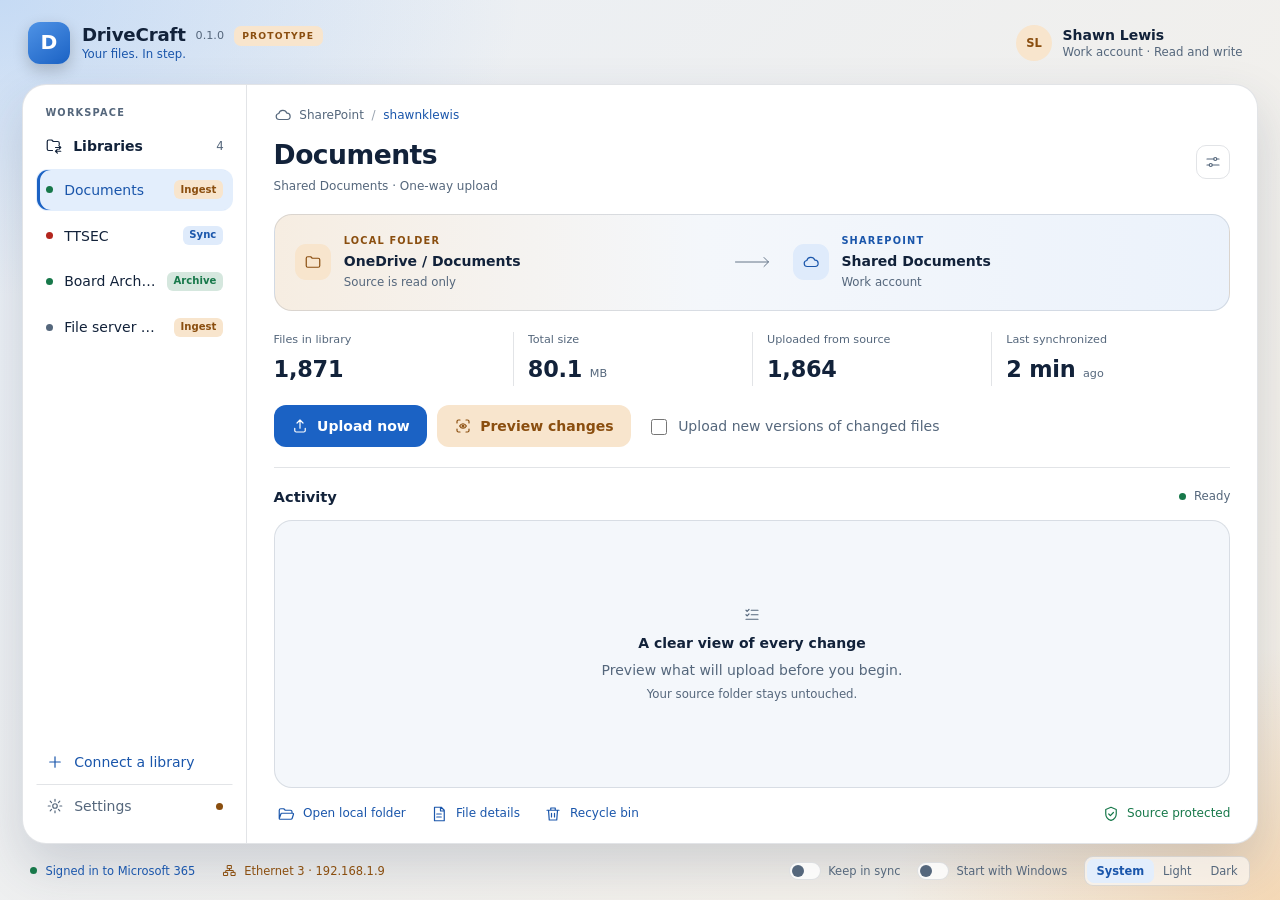
==== app/ui/index.html @ 8cbf7d0c "Make the library switch animation vertical and half a second long The panel comes from below when th" ====
<!doctype html>
<html lang="en">
<head>
  <meta charset="utf-8">
  <meta name="viewport" content="width=device-width, initial-scale=1">
  <title>DriveCraft</title>
  <script src="theme.js"></script>
  <link rel="stylesheet" href="styles.css">
</head>
<body>
  <!-- Icons, defined once and reused with <use>. -->
  <svg width="0" height="0" style="position:absolute" aria-hidden="true">
    <defs>
      <symbol id="i-libraries" viewBox="0 0 24 24"><path d="M3 6a2 2 0 0 1 2-2h4l2 2h6a2 2 0 0 1 2 2v2M3 6v10a2 2 0 0 0 2 2h5M14 14h7m-2.5-2.5L21 14l-2.5 2.5M21 19h-7m2.5-2.5L14 19l2.5 2.5"/></symbol>
      <symbol id="i-cloud" viewBox="0 0 24 24"><path d="M7 18a4 4 0 0 1-.6-7.96A5.5 5.5 0 0 1 17 9.5a4.25 4.25 0 0 1 .5 8.5H7Z"/></symbol>
      <symbol id="i-folder" viewBox="0 0 24 24"><path d="M3 7a2 2 0 0 1 2-2h4l2 2h8a2 2 0 0 1 2 2v8a2 2 0 0 1-2 2H5a2 2 0 0 1-2-2V7Z"/></symbol>
      <symbol id="i-folder-open" viewBox="0 0 24 24"><path d="M3 18V7a2 2 0 0 1 2-2h4l2 2h7a2 2 0 0 1 2 2v1M3 18l2.3-6.4A1 1 0 0 1 6.2 11H21a1 1 0 0 1 .95 1.3L20.3 17.6a2 2 0 0 1-1.9 1.4H4a1 1 0 0 1-1-1Z"/></symbol>
      <symbol id="i-right" viewBox="0 0 48 24"><path d="M2 12h44M40 6l6 6-6 6"/></symbol>
      <symbol id="i-left" viewBox="0 0 48 24"><path d="M46 12H2M8 6l-6 6 6 6"/></symbol>
      <symbol id="i-both" viewBox="0 0 48 24"><path d="M2 12h44M40 6l6 6-6 6M8 6l-6 6 6 6"/></symbol>
      <symbol id="i-upload" viewBox="0 0 24 24"><path d="M12 15V4m0 0L8 8m4-4 4 4M5 15v3a2 2 0 0 0 2 2h10a2 2 0 0 0 2-2v-3"/></symbol>
      <symbol id="i-download" viewBox="0 0 24 24"><path d="M12 4v11m0 0-4-4m4 4 4-4M5 15v3a2 2 0 0 0 2 2h10a2 2 0 0 0 2-2v-3"/></symbol>
      <symbol id="i-sync" viewBox="0 0 24 24"><path d="M4 12a8 8 0 0 1 13.7-5.6L20 8.5M20 4v4.5h-4.5M20 12a8 8 0 0 1-13.7 5.6L4 15.5M4 20v-4.5h4.5"/></symbol>
      <symbol id="i-preview" viewBox="0 0 24 24"><path d="M4 8V6a2 2 0 0 1 2-2h2M16 4h2a2 2 0 0 1 2 2v2M20 16v2a2 2 0 0 1-2 2h-2M8 20H6a2 2 0 0 1-2-2v-2M7.5 12s1.6-3 4.5-3 4.5 3 4.5 3-1.6 3-4.5 3-4.5-3-4.5-3Z"/><circle cx="12" cy="12" r="1.2"/></symbol>
      <symbol id="i-sliders" viewBox="0 0 24 24"><path d="M4 8h9M17 8h3M4 16h3M11 16h9"/><circle cx="15" cy="8" r="2"/><circle cx="9" cy="16" r="2"/></symbol>
      <symbol id="i-computer" viewBox="0 0 24 24"><path d="M4 5h16v11H4zM9 20h6M12 16v4"/></symbol>
      <symbol id="i-warning" viewBox="0 0 24 24"><path d="M12 4 2.8 19.5h18.4L12 4Zm0 6v4.5m0 2.6v.2"/></symbol>
      <symbol id="i-shield" viewBox="0 0 24 24"><path d="M12 3 5 6v5.5c0 4.2 2.9 7.6 7 9 4.1-1.4 7-4.8 7-9V6l-7-3Zm-3 9 2.2 2.2L15.2 10"/></symbol>
      <symbol id="i-plus" viewBox="0 0 24 24"><path d="M12 5v14M5 12h14"/></symbol>
      <symbol id="i-checklist" viewBox="0 0 24 24"><path d="m4 7 1.5 1.5L8 6M4 13l1.5 1.5L8 12M11 7h9M11 13h9M4 19h16"/></symbol>
      <symbol id="i-network" viewBox="0 0 24 24"><path d="M9 4h6v5H9zM3 15h6v5H3zM15 15h6v5h-6zM12 9v3M6 15v-3h12v3"/></symbol>
      <symbol id="i-lock" viewBox="0 0 24 24"><path d="M6 11h12v9H6zM8.5 11V8a3.5 3.5 0 0 1 7 0v3M12 14.5v2"/></symbol>
      <symbol id="i-bin" viewBox="0 0 24 24"><path d="M4 7h16M9 7V4h6v3M6 7l1 13h10l1-13M10 11v5M14 11v5"/></symbol>
      <symbol id="i-details" viewBox="0 0 24 24"><path d="M6 3h9l4 4v14H6zM14 3v5h5M9 12h6M9 16h6"/></symbol>
      <symbol id="i-gear" viewBox="0 0 24 24"><circle cx="12" cy="12" r="3"/><path d="M12 3v2.5M12 18.5V21M3 12h2.5M18.5 12H21M5.6 5.6l1.8 1.8M16.6 16.6l1.8 1.8M5.6 18.4l1.8-1.8M16.6 7.4l1.8-1.8"/></symbol>
      <symbol id="i-search" viewBox="0 0 24 24"><circle cx="11" cy="11" r="6"/><path d="m20 20-4.5-4.5"/></symbol>
      <symbol id="i-min" viewBox="0 0 24 24"><path d="M6 12h12"/></symbol>
      <filter id="motion" x="-5%" y="-12%" width="110%" height="124%"><feGaussianBlur id="motion-amount" stdDeviation="0 0"/></filter>
    </defs>
  </svg>

  <!-- There is no title bar. This header is where the window is dragged from. -->
  <header class="masthead" data-tauri-drag-region>
    <div class="brand" data-tauri-drag-region>
      <span class="logo" aria-hidden="true">D</span>
      <span class="brand-text" data-tauri-drag-region>
        <span class="brand-name">DriveCraft <span class="ver" id="version"></span><span class="tag">Prototype</span></span>
        <span class="tagline">Your files. In step.</span>
      </span>
    </div>
    <div class="masthead-right">
      <div class="account" id="topbar-right" hidden>
        <button class="account-button" id="account-button" aria-haspopup="menu" aria-expanded="false">
          <span class="avatar" id="avatar" aria-hidden="true"></span>
          <span class="account-text">
            <span class="account-name" id="account-name">Signed in</span>
            <span class="muted small" id="account-access"></span>
          </span>
        </button>
        <div class="menu" id="account-menu" role="menu" hidden>
          <div class="menu-head small" id="menu-account"></div>
          <button role="menuitem" id="menu-access"></button>
          <button role="menuitem" id="menu-setup">App registration…</button>
          <button role="menuitem" id="menu-signout">Sign out</button>
        </div>
      </div>
      <button class="iconbtn" id="win-min" aria-label="Minimize to the tray" title="Minimize to the tray" hidden><svg class="ic"><use href="#i-min"/></svg></button>
    </div>
  </header>

  <!-- First run: the app registration -->
  <main class="center" id="view-setup" hidden>
    <form class="bed card" id="setup-form">
      <h1>Set up DriveCraft</h1>
      <p class="muted">Microsoft 365 only lets a registered application sign people in. Enter the details of the DriveCraft app registration in your organization. Your administrator can give you these; the steps to create one are in <code>getting-started.html</code>.</p>
      <label>Application (client) ID
        <input id="setup-client" required autocomplete="off" spellcheck="false" placeholder="00000000-0000-0000-0000-000000000000">
      </label>
      <label>Directory (tenant) ID or domain <span class="muted">(optional)</span>
        <input id="setup-tenant" autocomplete="off" spellcheck="false" placeholder="Leave empty for any work or school account">
      </label>
      <p class="error" id="setup-error" hidden></p>
      <div class="actions">
        <button type="button" class="btn quiet" id="setup-cancel" hidden>Cancel</button>
        <button class="btn primary">Save</button>
      </div>
    </form>
  </main>

  <!-- Not signed in -->
  <main class="center" id="view-signin" hidden>
    <div class="bed card">
      <h1>Sign in</h1>
      <p class="muted">DriveCraft signs in as you, in your browser, and can reach only what you can already reach. It never sees your password.</p>
      <div class="choice-list">
        <label class="choice">
          <input type="radio" name="access" value="read" checked>
          <span><strong>Read only</strong><br><span class="muted">DriveCraft can download but cannot change anything in Microsoft 365. Best for a first look.</span></span>
        </label>
        <label class="choice">
          <input type="radio" name="access" value="write">
          <span><strong>Read and write</strong><br><span class="muted">Needed for two-way sync and for uploading.</span></span>
        </label>
      </div>
      <p class="error" id="signin-error" hidden></p>
      <p class="muted small" id="signin-wait" hidden>Waiting for you to finish signing in in your browser…</p>
      <div class="actions">
        <button class="btn quiet" id="signin-setup">App registration…</button>
        <button class="btn primary" id="signin-button">Sign in with your browser</button>
      </div>
    </div>
  </main>

  <!-- Main: the platform -->
  <div class="bed shell" id="view-main" hidden>
    <aside class="sidebar">
      <div class="eyebrow">Workspace</div>
      <div class="side-head">
        <svg class="ic"><use href="#i-libraries"/></svg>
        <span>Libraries</span>
        <span class="count" id="lib-count"></span>
      </div>
      <label class="conn-find" id="conn-find-wrap" hidden>
        <svg class="ic"><use href="#i-search"/></svg>
        <input id="conn-find" type="search" autocomplete="off" spellcheck="false" placeholder="Find a library" aria-label="Find a library">
      </label>
      <nav id="conn-list" class="conn-list" aria-label="Connected libraries"></nav>
      <p class="muted small conn-none" id="conn-none" hidden>No library matches.</p>
      <button class="add" id="add-button"><svg class="ic"><use href="#i-plus"/></svg><span>Connect a library</span></button>

      <button class="add settings-link" id="app-settings-open"><svg class="ic"><use href="#i-gear"/></svg><span>Settings</span><span class="dot warn" id="app-settings-dot" hidden title="Something in Settings is worth a look"></span></button>
    </aside>

    <main class="detail" id="detail">
      <section class="empty" id="empty" hidden>
        <svg class="ic big"><use href="#i-libraries"/></svg>
        <h1>No libraries connected yet</h1>
        <p class="muted">Connect a SharePoint document library or your OneDrive to a folder on this computer.</p>
        <button class="btn primary" id="empty-add"><svg class="ic"><use href="#i-plus"/></svg>Connect a library</button>
      </section>

      <section id="conn" hidden>
        <div class="crumb"><svg class="ic"><use href="#i-cloud"/></svg><span>SharePoint</span><span class="sep">/</span><span id="crumb-host"></span></div>
        <div class="conn-head">
          <div>
            <h1 id="conn-name"></h1>
            <p class="muted" id="conn-sub"></p>
          </div>
          <div class="settings">
            <button class="iconbtn ring" id="settings-button" aria-label="Library settings" title="Library settings" aria-haspopup="true" aria-expanded="false"><svg class="ic"><use href="#i-sliders"/></svg></button>
            <div class="menu pop" id="settings-pop" hidden>
              <div class="pop-title">Mode</div>
              <div class="segmented" id="mode-seg" role="radiogroup" aria-label="Mode">
                <button role="radio" data-mode="archive">Archive</button>
                <button role="radio" data-mode="sync">Sync</button>
              </div>
              <span class="badge amber" id="mode-fixed" hidden>Ingest</span>
              <p class="muted small" id="mode-help"></p>
              <div id="explorer-box">
                <div class="pop-title">File Explorer</div>
                <label class="switch" title="List this folder in File Explorer, with a status icon beside each file">
                  <input type="checkbox" id="explorer-on">
                  <span class="track" aria-hidden="true"></span>
                  <span>Show in File Explorer</span>
                </label>
                <div id="explorer-more" hidden>
                  <label class="small">Name on this computer
                    <input id="explorer-name" spellcheck="false" autocomplete="off">
                  </label>
                  <div class="explorer-buttons">
                    <button class="btn quiet" id="explorer-apply">Rename</button>
                    <button class="btn quiet" id="explorer-icon">Choose icon…</button>
                  </div>
                </div>
                <p class="muted small">Shows a status icon beside each file and adds Check out and Check in to the right-click menu. The name and icon are for this computer only.</p>
              </div>
              <div class="pop-title">Other computers</div>
              <button class="btn quiet" id="seed-publish">Publish a seed</button>
              <p class="muted small">Stores a snapshot of this library's file list in the library, so other computers start from it instead of scanning everything.</p>
              <button class="danger" id="conn-disconnect">Disconnect this library</button>
            </div>
          </div>
        </div>

        <div class="flow" id="flow">
          <button class="end" id="conn-open-tile" title="Open the folder">
            <span class="tile amber"><svg class="ic"><use href="#i-folder"/></svg></span>
            <span class="end-text">
              <span class="eyebrow amber">Local folder</span>
              <span class="end-name" id="flow-local-name"></span>
              <span class="muted small" id="flow-local-sub"></span>
            </span>
          </button>
          <span class="flow-arrow" aria-hidden="true">
            <svg class="ic wide" id="arrow-right"><use href="#i-right"/></svg>
            <svg class="ic wide" id="arrow-left" hidden><use href="#i-left"/></svg>
            <svg class="ic wide" id="arrow-both" hidden><use href="#i-both"/></svg>
          </span>
          <button class="end" id="conn-library" title="Open the library in your browser">
            <span class="tile blue"><svg class="ic"><use href="#i-cloud"/></svg></span>
            <span class="end-text">
              <span class="eyebrow blue">SharePoint</span>
              <span class="end-name" id="flow-remote-name"></span>
              <span class="muted small">Work account</span>
            </span>
          </button>
        </div>
        <p class="banner bad" id="conn-missing" hidden>This folder was not found. If it is on a drive that is disconnected, reconnect it. DriveCraft will not synchronize, or delete anything, while it is missing.</p>

        <button class="problems-bar" id="problems-bar" hidden title="See what needs your attention in this library">
          <svg class="ic"><use href="#i-warning"/></svg>
          <span id="problems-text"></span>
          <span class="go">View</span>
        </button>

        <button class="problems-bar notice" id="checkouts-bar" hidden title="See the files that are checked out in this library">
          <svg class="ic"><use href="#i-lock"/></svg>
          <span id="checkouts-text"></span>
          <span class="go">View</span>
        </button>

        <div class="stats">
          <div class="stat"><span class="stat-label">Files in library</span><span class="num" id="stat-files">–</span></div>
          <div class="stat"><span class="stat-label">Total size</span><span class="num"><span id="stat-size">–</span> <span class="unit" id="stat-size-unit"></span></span></div>
          <div class="stat"><span class="stat-label" id="stat-local-label">On this computer</span><span class="num" id="stat-local">–</span></div>
          <div class="stat"><span class="stat-label">Last synchronized</span><span class="num"><span id="stat-last">–</span> <span class="unit" id="stat-last-unit"></span></span></div>
        </div>

        <div class="run-row">
          <button class="btn primary" id="run-sync">
            <svg class="ic" id="run-icon-up"><use href="#i-upload"/></svg>
            <svg class="ic" id="run-icon-down" hidden><use href="#i-download"/></svg>
            <svg class="ic" id="run-icon-sync" hidden><use href="#i-sync"/></svg>
            <span id="run-sync-label">Sync now</span>
          </button>
          <button class="btn amber" id="run-preview" title="Show what would happen without changing anything"><svg class="ic"><use href="#i-preview"/></svg>Preview changes</button>
          <label class="check" id="update-wrap" hidden><input type="checkbox" id="run-update"> Upload new versions of changed files</label>
        </div>

        <p class="banner warn" id="readonly-note" hidden></p>

        <div class="banner warn" id="held" hidden>
          <div>
            <strong id="held-title"></strong>
            <p class="small" id="held-text">They were not deleted from the library. If you removed them on purpose, you can delete them from the library too. They will go to the library's recycle bin.</p>
          </div>
          <button class="btn quiet" id="held-confirm">Delete them from the library</button>
        </div>

        <div class="result" id="result" hidden>
          <div class="result-head"><h2 id="result-title"></h2><span class="muted small" id="result-sub"></span></div>
          <div class="chips" id="result-chips"></div>
          <ul class="warnings" id="result-warnings"></ul>
          <details class="measure" id="result-details" hidden>
            <summary>Timing and traffic</summary>
            <ul id="result-details-list" class="small muted"></ul>
          </details>
        </div>

        <div class="activity-head">
          <h2>Activity</h2>
          <span class="status" role="status" aria-live="polite"><span class="dot ok" id="run-dot"></span><span id="run-status">Ready</span></span>
        </div>
        <div class="activity" id="activity">
          <div class="log-empty" id="log-empty">
            <svg class="ic"><use href="#i-checklist"/></svg>
            <strong>A clear view of every change</strong>
            <span class="muted" id="log-empty-1"></span>
            <span class="muted small" id="log-empty-2"></span>
          </div>
          <div class="log" id="log" tabindex="0" aria-label="Activity log" hidden></div>
        </div>

        <div class="detail-foot">
          <span class="foot-links">
            <button class="textlink" id="conn-open"><svg class="ic"><use href="#i-folder-open"/></svg>Open local folder</button>
            <button class="textlink" id="details-open" title="See and change the library's details for a file"><svg class="ic"><use href="#i-details"/></svg>File details</button>
            <button class="textlink" id="bin-open" title="See what was deleted from this library, and put it back"><svg class="ic"><use href="#i-bin"/></svg>Recycle bin</button>
          </span>
          <span class="protect"><svg class="ic"><use href="#i-shield"/></svg><span id="foot-protect"></span></span>
        </div>
      </section>
    </main>
  </div>

  <footer class="statusbar" data-tauri-drag-region>
    <span class="status-left">
      <span class="signed" id="statusbar-signin" hidden><span class="dot ok"></span>Signed in to Microsoft 365</span>
      <span class="netwrap" id="net-wrap" hidden>
        <button class="netbtn" id="net-button" aria-haspopup="menu" aria-expanded="false">
          <svg class="ic"><use href="#i-network"/></svg><span id="net-label"></span>
        </button>
        <div class="menu up" id="net-menu" role="menu" hidden></div>
      </span>
    </span>
    <span class="status-tools">
      <label class="switch" id="auto-wrap" hidden title="Synchronize as soon as files change on this computer, and check the server once a minute, while DriveCraft is running">
        <input type="checkbox" id="auto-sync">
        <span class="track" aria-hidden="true"></span>
        <span>Keep in sync</span>
      </label>
      <label class="switch" id="autostart-wrap" hidden title="Start DriveCraft in the tray when you sign in to this computer">
        <input type="checkbox" id="autostart">
        <span class="track" aria-hidden="true"></span>
        <span>Start with Windows</span>
      </label>
      <span class="theme" id="theme" role="radiogroup" aria-label="Theme">
        <button role="radio" data-theme-choice="system">System</button>
        <button role="radio" data-theme-choice="light">Light</button>
        <button role="radio" data-theme-choice="dark">Dark</button>
      </span>
    </span>
  </footer>

  <!-- Connect a library -->
  <dialog id="add-dialog">
    <form method="dialog" id="add-form" class="dialog-body">
      <h2>Connect a library</h2>
      <div class="banner from-browser" id="add-from" hidden>
        <div>
          <strong id="add-from-title"></strong>
          <p class="small" id="add-from-text"></p>
        </div>
        <button type="button" class="btn quiet" id="add-pass-on" hidden></button>
      </div>
      <label>Library address
        <div class="with-button">
          <input id="add-address" required spellcheck="false" autocomplete="off" placeholder="https://yourcompany.sharepoint.com/sites/Team/Shared Documents">
          <button type="button" class="btn quiet" id="add-check">Check</button>
        </div>
        <span class="muted small">Open the library in your browser and copy the address. Or type <code>onedrive</code> for your own OneDrive.</span>
      </label>
      <p class="small ok-text" id="add-found" hidden></p>

      <label>Folder on this computer
        <div class="with-button">
          <input id="add-folder" required spellcheck="false" autocomplete="off" placeholder="C:\Work\TTSEC">
          <button type="button" class="btn quiet" id="add-browse">Browse…</button>
        </div>
        <span class="muted small">The folder's name is yours to choose; it does not have to match the site's title.</span>
      </label>

      <label>Name for this connection
        <input id="add-name" spellcheck="false" autocomplete="off" placeholder="Taken from the folder name">
      </label>

      <fieldset>
        <legend>Mode</legend>
        <label class="choice"><input type="radio" name="add-mode" value="archive" checked><span><strong>Archive</strong><br><span class="muted">Download only. Nothing in the library is ever changed.</span></span></label>
        <label class="choice"><input type="radio" name="add-mode" value="sync"><span><strong>Sync</strong><br><span class="muted">Two-way. Changes here go to the library and changes there come here.</span></span></label>
        <label class="choice"><input type="radio" name="add-mode" value="ingest"><span><strong>Ingest</strong><br><span class="muted">Upload an existing folder into the library. The folder is only read, never changed.</span></span></label>
      </fieldset>
      <label class="check" id="add-merge-wrap" hidden><input type="checkbox" id="add-merge"> The folder already has files; upload the ones that are not in the library</label>
      <p class="banner warn small" id="add-readonly" hidden>You are signed in read-only. You can connect now, but you will need to sign in with write access before this mode can run.</p>
      <p class="error" id="add-error" hidden></p>
      <div class="actions">
        <button type="button" class="btn quiet" id="add-cancel">Cancel</button>
        <button class="btn primary" id="add-submit" value="connect">Connect</button>
      </div>
    </form>
  </dialog>

  <!-- Problems in one library -->
  <dialog id="problems-dialog">
    <div class="dialog-body">
      <h2 id="problems-title"></h2>
      <p class="muted small">Most of these clear by themselves once they are fixed and the library synchronizes again. Notices stay until you dismiss them.</p>
      <p class="muted" id="problems-none" hidden>Nothing needs your attention in this library.</p>
      <div class="problems" id="problems-list"></div>
      <p class="error" id="problems-error" hidden></p>
      <div class="actions">
        <button type="button" class="btn quiet" id="problems-dismiss-all">Dismiss all notices</button>
        <button type="button" class="btn quiet" id="problems-retry">Try again now</button>
        <button type="button" class="btn primary" id="problems-close" autofocus>Close</button>
      </div>
    </div>
  </dialog>

  <!-- Checked-out files in one library -->
  <dialog id="checkouts-dialog">
    <div class="dialog-body">
      <h2 id="checkouts-title"></h2>
      <p class="muted small">A checked-out file can only be changed by the person who holds it. Changes you make to a file someone else holds will not upload until they check it in.</p>
      <p class="muted" id="checkouts-none" hidden>Nothing is checked out in this library.</p>
      <div class="problems" id="checkouts-list"></div>
      <label class="small" id="checkouts-comment-wrap">Comment for the next check-in
        <input id="checkouts-comment" autocomplete="off" placeholder="What changed (optional)">
      </label>
      <p class="error" id="checkouts-error" hidden></p>
      <div class="actions">
        <button type="button" class="btn quiet" id="checkouts-refresh">Ask the server again</button>
        <button type="button" class="btn primary" id="checkouts-close" autofocus>Close</button>
      </div>
    </div>
  </dialog>

  <!-- An icon for a library's folder in File Explorer -->
  <dialog id="icon-dialog">
    <div class="dialog-body">
      <h2>Choose an icon</h2>
      <input id="icon-find" type="search" autocomplete="off" spellcheck="false" placeholder="Search: folder, money, legal, team, building…">
      <div class="icon-colors" id="icon-colors" role="radiogroup" aria-label="Colour"></div>
      <div class="icon-grid" id="icon-grid" role="listbox" aria-label="Icons"></div>
      <p class="muted small" id="icon-status"></p>
      <p class="error" id="icon-error" hidden></p>
      <div class="actions">
        <span class="muted small bin-note">Icons: Font Awesome Free, CC BY 4.0</span>
        <button type="button" class="btn quiet" id="icon-default">Use DriveCraft’s icon</button>
        <button type="button" class="btn quiet" id="icon-cancel">Cancel</button>
        <button type="button" class="btn primary" id="icon-use" disabled>Use this icon</button>
      </div>
    </div>
  </dialog>

  <!-- A file's library details -->
  <dialog id="details-dialog">
    <form method="dialog" class="dialog-body" id="details-form">
      <h2 id="details-title"></h2>
      <p class="muted small" id="details-sub"></p>
      <p class="muted" id="details-status"></p>
      <div class="details-fields" id="details-fields"></div>
      <p class="error" id="details-error" hidden></p>
      <div class="actions">
        <button type="button" class="textlink small" id="details-web">Open in SharePoint</button>
        <span class="spacer"></span>
        <button type="button" class="btn quiet" id="details-close">Close</button>
        <button type="submit" class="btn primary" id="details-save" disabled>Save</button>
      </div>
    </form>
  </dialog>

  <!-- The library's recycle bin -->
  <dialog id="bin-dialog">
    <div class="dialog-body">
      <h2 id="bin-title"></h2>
      <input id="bin-filter" type="search" autocomplete="off" spellcheck="false" autofocus
             placeholder="Type any part of the name, the folder, or who deleted it">
      <div class="bin-tools">
        <select id="bin-when" aria-label="Deleted when">
          <option value="">Deleted any time</option>
          <option value="1">Today</option>
          <option value="2">Since yesterday</option>
          <option value="7">Last 7 days</option>
          <option value="30">Last 30 days</option>
          <option value="-30">More than 30 days ago</option>
        </select>
        <select id="bin-who" aria-label="Deleted by"></select>
        <select id="bin-kind" aria-label="Kind of file">
          <option value="">Any kind</option>
          <option value="doc">Documents</option>
          <option value="sheet">Spreadsheets</option>
          <option value="slides">Presentations</option>
          <option value="pdf">PDFs</option>
          <option value="image">Pictures</option>
          <option value="media">Video and sound</option>
          <option value="zip">Archives</option>
          <option value="none">Folders and files with no type</option>
          <option value="other">Everything else</option>
        </select>
        <select id="bin-scope" aria-label="Where it was deleted from">
          <option value="lib">This library</option>
          <option value="site">Whole site</option>
        </select>
        <select id="bin-sort" aria-label="Order">
          <option value="new">Newest first</option>
          <option value="old">Oldest first</option>
          <option value="name">By name</option>
          <option value="big">Largest first</option>
        </select>
        <button type="button" class="textlink small" id="bin-clear" hidden>Clear filters</button>
      </div>
      <p class="muted small" id="bin-status" role="status" aria-live="polite"></p>
      <div class="problems" id="bin-list"></div>
      <p class="error" id="bin-error" hidden></p>
      <div class="actions">
        <span class="muted small bin-note">Restored files return to this computer on the next sync.</span>
        <button type="button" class="btn quiet" id="bin-reload" title="Ask the server for the list again">Refresh</button>
        <button type="button" class="btn quiet" id="bin-sync" hidden>Sync now</button>
        <button type="button" class="btn amber" id="bin-restore" hidden></button>
        <button type="button" class="btn primary" id="bin-close">Close</button>
      </div>
    </div>
  </dialog>

  <!-- Settings: things set once and seldom looked at -->
  <dialog id="app-settings-dialog">
    <div class="dialog-body">
      <h2>Settings</h2>

      <section class="setting" id="syncbtn-wrap" hidden>
        <label class="switch" title="Decide which program opens when you press Sync on a library in your browser">
          <input type="checkbox" id="syncbtn">
          <span class="track" aria-hidden="true"></span>
          <span class="strong">Browser Sync button</span>
        </label>
        <p class="small muted" id="syncbtn-note"></p>
      </section>

      <section class="setting" id="health">
        <div class="strong" id="health-summary"></div>
        <p class="small muted" id="health-text"></p>
      </section>

      <section class="setting">
        <div class="strong">Logs</div>
        <p class="small muted">Every run is recorded in a log file, one for each day.</p>
        <button type="button" class="btn quiet" id="open-logs">Open log folder</button>
      </section>

      <p class="error" id="app-settings-error" hidden></p>
      <div class="actions">
        <button type="button" class="btn primary" id="app-settings-close" autofocus>Close</button>
      </div>
    </div>
  </dialog>

  <!-- Confirmations -->
  <dialog id="confirm-dialog">
    <form method="dialog" class="dialog-body">
      <h2 id="confirm-title"></h2>
      <p id="confirm-text" class="muted"></p>
      <div class="actions">
        <button class="btn quiet" value="cancel">Cancel</button>
        <button class="btn primary" id="confirm-ok" value="ok"></button>
      </div>
    </form>
  </dialog>

  <!-- Dims and blurs the window behind the library settings panel. -->
  <div class="scrim" id="scrim" hidden></div>

  <div class="toast" id="toast" role="alert" hidden></div>

  <script src="mock.js"></script>
  <script src="app.js"></script>
</body>
</html>
---- app/ui/styles.css ----
/* DriveCraft desktop interface.

   Layout idea: a "platform". The window is a soft, lit backdrop; the working
   surface (the bed) is one raised, rounded panel resting on it.

   Themes: every colour is a variable. Dark is the default set; light is a second
   set. The choice is "system" unless the user picks one, stored as data-theme on
   the root element. A future named theme only needs its own block of these same
   variables under its own data-theme value. */

:root {
  color-scheme: dark;
  /* Backdrop */
  --bg-a: #0c1a29;
  --bg-b: #142538;
  --glow-cool: #3b82c940;
  --glow-warm: #c27a3250;
  /* The bed and things resting on it */
  --bed: #1a2a3b;
  --bed-2: #203347;
  --inset: #16263680;
  --line: #ffffff1a;
  --shadow: 0 24px 60px #02080f99, 0 2px 0 #ffffff0d inset;
  /* Text */
  --text: #eef3f9;
  --muted: #9fb2c6;
  /* Blue: the primary action and the server side */
  --blue: #9cc8ff;
  --blue-ink: #0a1f35;
  --blue-soft: #2a4666;
  --blue-soft-ink: #add2ff;
  /* Amber: the local side, previews and cautions */
  --amber-soft: #4b3626;
  --amber-ink: #f3b67a;
  /* States */
  --ok: #7fdcb0;
  --warn-bg: #f0b0701f;
  --warn-line: #f0b07059;
  --bad: #ff9a8f;
  --bad-bg: #ff9a8f1f;
  --select: #2a4360;
  --field: #12202f;
  --logo-a: #b9dbff;
  --logo-b: #7fb4f5;
  --logo-ink: #0e2a4a;
  --radius: 14px;
  font-family: "Segoe UI Variable Text", "Segoe UI", Inter, ui-sans-serif, system-ui, -apple-system, sans-serif;
  font-size: 14px;
  line-height: 1.45;
}

/* Light: warm paper backdrop, a white bed, deeper blue and amber for contrast. */
@media (prefers-color-scheme: light) {
  :root:not([data-theme="dark"]) {
    color-scheme: light;
    --bg-a: #e9eff7;
    --bg-b: #f6f0e6;
    --glow-cool: #7fb2f055;
    --glow-warm: #f2b56e66;
    --bed: #ffffff;
    --bed-2: #f4f7fb;
    --inset: #f4f7fb;
    --line: #10223a1f;
    --shadow: 0 22px 50px #2a3f5c2e, 0 1px 0 #ffffff inset;
    --text: #12223a;
    --muted: #55677c;
    --blue: #1b62c4;
    --blue-ink: #ffffff;
    --blue-soft: #dfebfb;
    --blue-soft-ink: #1a56ab;
    --amber-soft: #f8e5cd;
    --amber-ink: #8a4e0f;
    --ok: #17784a;
    --warn-bg: #f8e5cd;
    --warn-line: #c98a3c66;
    --bad: #b3261e;
    --bad-bg: #b3261e14;
    --select: #e3eefc;
    --field: #ffffff;
    --logo-a: #4f93e6;
    --logo-b: #1b62c4;
    --logo-ink: #ffffff;
  }
}
:root[data-theme="light"] {
  color-scheme: light;
  --bg-a: #e9eff7;
  --bg-b: #f6f0e6;
  --glow-cool: #7fb2f055;
  --glow-warm: #f2b56e66;
  --bed: #ffffff;
  --bed-2: #f4f7fb;
  --inset: #f4f7fb;
  --line: #10223a1f;
  --shadow: 0 22px 50px #2a3f5c2e, 0 1px 0 #ffffff inset;
  --text: #12223a;
  --muted: #55677c;
  --blue: #1b62c4;
  --blue-ink: #ffffff;
  --blue-soft: #dfebfb;
  --blue-soft-ink: #1a56ab;
  --amber-soft: #f8e5cd;
  --amber-ink: #8a4e0f;
  --ok: #17784a;
  --warn-bg: #f8e5cd;
  --warn-line: #c98a3c66;
  --bad: #b3261e;
  --bad-bg: #b3261e14;
  --select: #e3eefc;
  --field: #ffffff;
  --logo-a: #4f93e6;
  --logo-b: #1b62c4;
  --logo-ink: #ffffff;
}

* { box-sizing: border-box; }
[hidden] { display: none !important; }
html, body { height: 100%; }
body {
  margin: 0;
  color: var(--text);
  background:
    radial-gradient(60rem 34rem at 0% 0%, var(--glow-cool), transparent 62%),
    radial-gradient(46rem 30rem at 100% 100%, var(--glow-warm), transparent 60%),
    linear-gradient(135deg, var(--bg-a), var(--bg-b));
  display: flex;
  flex-direction: column;
  overflow: hidden;
  user-select: none;
  -webkit-user-select: none;
  padding: 0 22px;
}
code, .log { font-family: ui-monospace, "Cascadia Mono", Consolas, monospace; }
code, .log, .error, .warnings, .measure ul, .toast { user-select: text; -webkit-user-select: text; }
h1 { font-size: 1.9rem; margin: 0; font-weight: 650; letter-spacing: -.02em; line-height: 1.15; }
h2 { font-size: 1.05rem; margin: 0; font-weight: 650; }
p { margin: .35rem 0; }
.muted { color: var(--muted); }
.small { font-size: .84rem; }
.strong { font-weight: 600; }
.ok-text { color: var(--ok); }
.ic { width: 18px; height: 18px; flex: none; fill: none; stroke: currentColor; stroke-width: 1.6; stroke-linecap: round; stroke-linejoin: round; }
.ic.wide { width: 46px; height: 18px; stroke-width: 1.2; }
.ic.big { width: 40px; height: 40px; stroke-width: 1.2; color: var(--muted); }
.eyebrow { font-size: .7rem; letter-spacing: .12em; text-transform: uppercase; color: var(--muted); font-weight: 600; }
.eyebrow.amber { color: var(--amber-ink); }
.eyebrow.blue { color: var(--blue-soft-ink); }

button, input { font: inherit; color: inherit; }
button { cursor: pointer; border: 1px solid transparent; background: none; border-radius: 10px; padding: 0; }
button:disabled { opacity: .5; cursor: default; }
button:focus-visible, input:focus-visible, summary:focus-visible, .log:focus-visible { outline: 2px solid var(--blue); outline-offset: 2px; }
.btn { display: inline-flex; align-items: center; gap: .6rem; padding: .7rem 1.15rem; border-radius: 12px; font-weight: 600; }
.btn.primary { background: var(--blue); color: var(--blue-ink); }
.btn.amber { background: var(--amber-soft); color: var(--amber-ink); }
.btn.quiet { background: var(--bed-2); border-color: var(--line); font-weight: 500; padding: .55rem .95rem; }
.btn:hover:not(:disabled) { filter: brightness(1.07); }
.btn.quiet:hover:not(:disabled) { border-color: var(--muted); filter: none; }
.iconbtn { width: 34px; height: 34px; display: grid; place-items: center; border-radius: 10px; color: var(--muted); }
.iconbtn:hover { background: var(--bed-2); color: var(--text); }
.iconbtn.ring { border-color: var(--line); }
.textlink { display: inline-flex; align-items: center; gap: .55rem; color: var(--blue-soft-ink); border-radius: 6px; padding: .15rem .2rem; }
.textlink:hover { text-decoration: underline; }

input:not([type=checkbox]):not([type=radio]) {
  width: 100%;
  padding: .6rem .75rem;
  border-radius: 10px;
  border: 1px solid var(--line);
  background: var(--field);
  user-select: text;
  -webkit-user-select: text;
}
input[type=checkbox], input[type=radio] { accent-color: var(--blue); width: 16px; height: 16px; }
label { display: block; margin: .95rem 0 0; font-weight: 600; }
label > input, label > .with-button { margin-top: .35rem; font-weight: 400; }
label > .muted { display: block; font-weight: 400; margin-top: .3rem; }
.with-button { display: flex; gap: .5rem; }
.with-button input { flex: 1; min-width: 0; }
fieldset { border: 0; padding: 0; margin: 1rem 0 0; }
legend { font-weight: 600; padding: 0; margin-bottom: .2rem; }
.check { display: flex; gap: .55rem; align-items: center; font-weight: 400; margin: 0; color: var(--muted); }
.choice { display: flex; gap: .7rem; align-items: flex-start; font-weight: 400; padding: .65rem .8rem; margin: .45rem 0 0; border: 1px solid var(--line); border-radius: 12px; cursor: pointer; }
.choice:has(input:checked) { border-color: var(--blue); background: color-mix(in srgb, var(--blue) 10%, transparent); }
.choice input { margin-top: .2rem; }
.error { color: var(--bad); white-space: pre-wrap; }
.actions { display: flex; justify-content: flex-end; gap: .6rem; margin-top: 1.3rem; }

/* Header: brand on the left, account and the one window control on the right.
   There is no title bar; this area is what the window is dragged by. */
.masthead { display: flex; align-items: center; justify-content: space-between; padding: 20px 6px 18px; flex: none; }
.brand { display: flex; align-items: center; gap: .85rem; }
.logo { width: 42px; height: 42px; border-radius: 12px; display: grid; place-items: center; font-weight: 800; font-size: 1.45rem; color: var(--logo-ink); background: linear-gradient(145deg, var(--logo-a), var(--logo-b)); box-shadow: 0 6px 16px #0003; }
.brand-text { display: flex; flex-direction: column; line-height: 1.25; }
.brand-name { font-size: 1.3rem; font-weight: 650; letter-spacing: -.01em; display: flex; align-items: center; gap: .7rem; }
.tagline { color: var(--blue-soft-ink); font-size: .84rem; }
.tag { font-size: .66rem; font-weight: 700; letter-spacing: .12em; text-transform: uppercase; color: var(--amber-ink); background: var(--amber-soft); border-radius: 7px; padding: .3rem .6rem; }
.masthead-right { display: flex; align-items: center; gap: .6rem; }
.account { position: relative; }
.account-button { display: flex; align-items: center; gap: .75rem; padding: .3rem .6rem .3rem .3rem; text-align: left; border-radius: 12px; }
.account-button:hover { background: color-mix(in srgb, var(--bed) 70%, transparent); }
.account-text { display: flex; flex-direction: column; line-height: 1.3; }
.account-text { max-width: 260px; min-width: 0; }
.account-name, .account-text .muted { white-space: nowrap; overflow: hidden; text-overflow: ellipsis; }
.account-name { font-weight: 650; }
.avatar { width: 36px; height: 36px; border-radius: 50%; background: var(--amber-soft); color: var(--amber-ink); display: grid; place-items: center; font-weight: 700; font-size: .82rem; }
.menu { position: absolute; right: 0; top: calc(100% + 8px); min-width: 260px; background: var(--bed); border: 1px solid var(--line); border-radius: var(--radius); padding: .4rem; box-shadow: 0 16px 40px #0007; z-index: 20; display: flex; flex-direction: column; }
.menu-head { padding: .55rem .7rem; border-bottom: 1px solid var(--line); margin-bottom: .3rem; color: var(--muted); white-space: nowrap; overflow: hidden; text-overflow: ellipsis; max-width: 320px; }
.menu > button { text-align: left; padding: .55rem .7rem; border-radius: 9px; }
.menu > button:hover { background: var(--bed-2); }
.menu .danger { color: var(--bad); }
.pop { padding: .8rem; gap: .6rem; min-width: 290px; }
.pop-title { font-size: .7rem; letter-spacing: .12em; text-transform: uppercase; color: var(--muted); font-weight: 600; }
.pop p { margin: 0; }
.pop .btn { align-self: flex-start; }
.toast.good { border-color: var(--ok); }
.pop .danger { border-top: 1px solid var(--line); border-radius: 0 0 9px 9px; margin: .2rem -.4rem -.4rem; padding: .7rem 1.1rem; }

/* The bed */
.bed { background: var(--bed); border: 1px solid var(--line); border-radius: 24px; box-shadow: var(--shadow); }
.center { flex: 1; display: grid; place-items: center; padding: 1rem 0 2rem; overflow: auto; }
.card { width: min(540px, 100%); padding: 1.8rem 1.9rem; }
.card h1 { font-size: 1.5rem; margin-bottom: .4rem; }
.choice-list { margin-top: .8rem; }

.shell { flex: 1; display: grid; grid-template-columns: 224px 1fr; min-height: 0; overflow: hidden; }
.sidebar { border-right: 1px solid var(--line); display: flex; flex-direction: column; padding: 1.5rem .9rem 1.2rem; min-height: 0; }
.sidebar .eyebrow { padding: 0 .7rem; }
.side-head { display: flex; align-items: center; gap: .7rem; padding: 1.1rem .7rem .9rem; font-weight: 650; }
.side-head .count { margin-left: auto; color: var(--muted); font-weight: 500; font-size: .84rem; }
.conn-list { display: flex; flex-direction: column; gap: 4px; overflow: auto; margin: 0 -.2rem; padding: 0 .2rem; }
.conn-item { display: grid; grid-template-columns: 8px 1fr auto; gap: .7rem; align-items: center; padding: .7rem .7rem; text-align: left; width: 100%; border-radius: 12px; position: relative; color: var(--text); }
.conn-item:hover { background: color-mix(in srgb, var(--select) 55%, transparent); }
.conn-item[aria-current=true] { background: var(--select); color: var(--blue-soft-ink); box-shadow: inset 3px 0 0 var(--blue); }
.conn-item .title { overflow: hidden; text-overflow: ellipsis; white-space: nowrap; }
.dot { width: 7px; height: 7px; border-radius: 50%; background: var(--muted); display: inline-block; flex: none; }
.dot.ok { background: var(--ok); }
.dot.warn { background: var(--amber-ink); }
.dot.bad { background: var(--bad); }
.dot.busy { background: var(--blue); animation: pulse 1s ease-in-out infinite; }
@keyframes pulse { 50% { opacity: .3; } }
.badge { font-size: .72rem; border-radius: 6px; padding: .15rem .45rem; font-weight: 600; text-transform: capitalize; background: var(--blue-soft); color: var(--blue-soft-ink); }
.badge.amber, .badge.ingest { background: var(--amber-soft); color: var(--amber-ink); }
.badge.archive { background: color-mix(in srgb, var(--ok) 18%, transparent); color: var(--ok); }
.add { display: flex; align-items: center; gap: .7rem; margin-top: 1.1rem; padding: .6rem .7rem; color: var(--blue-soft-ink); text-align: left; }
.add:hover { background: color-mix(in srgb, var(--select) 55%, transparent); }
.side-foot { margin-top: auto; padding: 1rem .7rem 0; display: flex; flex-direction: column; gap: .8rem; align-items: flex-start; }
.computer { display: flex; gap: .8rem; align-items: flex-start; line-height: 1.35; }
.computer .ic { margin-top: .15rem; }
.side-foot details summary { cursor: pointer; display: flex; align-items: center; gap: .6rem; font-size: .84rem; color: var(--amber-ink); list-style: none; border-radius: 6px; }
.side-foot details summary::-webkit-details-marker { display: none; }
.side-foot details p { margin: .5rem 0 0; }

.detail { overflow: auto; padding: 1.5rem 1.9rem 1.2rem; min-width: 0; display: flex; flex-direction: column; }
.detail > section { display: flex; flex-direction: column; flex: 1; min-height: 0; }
.empty { place-content: center; align-items: flex-start; gap: .5rem; max-width: 440px; margin: 0 auto; }
.empty h1 { font-size: 1.5rem; }
.empty .btn { margin-top: .8rem; }
.crumb { display: flex; align-items: center; gap: .55rem; color: var(--muted); font-size: .86rem; }
.crumb .sep { opacity: .6; }
.crumb #crumb-host { color: var(--blue-soft-ink); }
.conn-head { display: flex; justify-content: space-between; align-items: flex-start; gap: 1rem; margin-top: 1.1rem; }
.conn-head p { margin: .55rem 0 0; font-size: .86rem; }
.settings { position: relative; margin-top: .4rem; }

.flow { display: grid; grid-template-columns: 1fr auto 1fr; align-items: center; gap: 1rem; margin-top: 1.3rem; padding: 1.1rem 1.2rem; border: 1px solid var(--line); border-radius: 18px; background: linear-gradient(90deg, color-mix(in srgb, var(--amber-soft) 55%, var(--bed-2)), var(--bed-2) 45%, color-mix(in srgb, var(--blue-soft) 40%, var(--bed-2))); }
.end { display: flex; align-items: center; gap: .9rem; text-align: left; min-width: 0; padding: .2rem; border-radius: 12px; }
.end:hover .end-name { text-decoration: underline; }
.end-text { display: flex; flex-direction: column; gap: .2rem; min-width: 0; }
.end-name { font-weight: 650; overflow: hidden; text-overflow: ellipsis; white-space: nowrap; }
.tile { width: 36px; height: 36px; border-radius: 11px; display: grid; place-items: center; flex: none; }
.tile.amber { background: var(--amber-soft); color: var(--amber-ink); }
.tile.blue { background: var(--blue-soft); color: var(--blue-soft-ink); }
.flow-arrow { color: var(--muted); display: grid; }

.stats { display: grid; grid-template-columns: repeat(4, 1fr); margin-top: 1.5rem; }
.stat { display: flex; flex-direction: column; gap: .35rem; padding: 0 1rem; border-left: 1px solid var(--line); min-width: 0; }
.stat:first-child { padding-left: 0; border-left: 0; }
.stat-label { font-size: .8rem; color: var(--muted); white-space: nowrap; overflow: hidden; text-overflow: ellipsis; }
.num { font-size: 1.6rem; font-weight: 650; letter-spacing: -.01em; font-variant-numeric: tabular-nums; white-space: nowrap; }
.unit { font-size: .8rem; font-weight: 500; color: var(--muted); letter-spacing: 0; }

.run-row { display: flex; align-items: center; gap: .7rem; margin-top: 1.4rem; flex-wrap: wrap; }
.run-row .check { margin-left: .5rem; }
.banner { border-radius: var(--radius); padding: .75rem 1rem; margin-top: 1rem; display: flex; gap: 1rem; align-items: center; justify-content: space-between; background: var(--warn-bg); border: 1px solid var(--warn-line); }
.banner.bad { background: var(--bad-bg); border-color: color-mix(in srgb, var(--bad) 45%, transparent); }
.banner p { margin: .2rem 0 0; }
.banner button { flex: none; }
.result { margin-top: 1.1rem; background: var(--bed-2); border: 1px solid var(--line); border-radius: var(--radius); padding: .95rem 1.1rem; }
.result-head { display: flex; align-items: baseline; gap: .7rem; flex-wrap: wrap; }
.chips { display: flex; flex-wrap: wrap; gap: .4rem; margin-top: .65rem; }
.chip { background: var(--blue-soft); color: var(--blue-soft-ink); border-radius: 99px; padding: .2rem .7rem; font-size: .84rem; font-variant-numeric: tabular-nums; font-weight: 500; }
.chip.warn { background: var(--amber-soft); color: var(--amber-ink); }
.chip.bad { background: var(--bad-bg); color: var(--bad); }
.warnings { margin: .7rem 0 0; padding-left: 1.1rem; color: var(--amber-ink); font-size: .86rem; }
.warnings li { margin: .2rem 0; }
.warnings li.bad { color: var(--bad); }
.measure { margin-top: .7rem; }
.measure summary { cursor: pointer; font-size: .84rem; color: var(--muted); border-radius: 6px; }
.measure ul { margin: .4rem 0 0; padding-left: 1.1rem; }

.activity-head { display: flex; align-items: center; justify-content: space-between; margin-top: 1.4rem; padding-top: 1.3rem; border-top: 1px solid var(--line); }
.status { display: inline-flex; align-items: center; gap: .55rem; color: var(--muted); font-size: .84rem; }
.activity { margin-top: .9rem; border: 1px solid var(--line); border-radius: 18px; background: var(--inset); flex: 1; min-height: 170px; display: flex; flex-direction: column; overflow: hidden; }
.log-empty { flex: 1; display: flex; flex-direction: column; align-items: center; justify-content: center; gap: .45rem; text-align: center; padding: 1.2rem; }
.log-empty .ic { color: var(--muted); margin-bottom: .3rem; }
.log { flex: 1; padding: .8rem 1rem; overflow: auto; font-size: .8rem; white-space: pre-wrap; word-break: break-word; min-height: 0; }
.log .warn { color: var(--amber-ink); }
.log .bad { color: var(--bad); }
.log .head { color: var(--muted); margin-top: .35rem; }
.detail-foot { display: flex; align-items: center; justify-content: space-between; margin-top: 1rem; font-size: .86rem; }
.protect { display: inline-flex; align-items: center; gap: .5rem; color: var(--ok); }

/* Under the bed */
.statusbar { display: flex; align-items: center; justify-content: space-between; padding: 12px 8px 14px; font-size: .82rem; color: var(--muted); flex: none; min-height: 48px; }
.status-left { display: inline-flex; align-items: center; gap: 1.4rem; }
.netwrap { position: relative; }
.netbtn { display: inline-flex; align-items: center; gap: .5rem; color: var(--muted); padding: .2rem .45rem; border-radius: 8px; }
.netbtn:hover { color: var(--text); background: color-mix(in srgb, var(--bed) 70%, transparent); }
.netbtn .ic { width: 15px; height: 15px; }
.netbtn.chosen { color: var(--amber-ink); }
.menu.up { top: auto; bottom: calc(100% + 8px); left: 0; right: auto; min-width: 310px; }
.menu.up .pop-title { padding: .45rem .7rem .3rem; }
.menu.up button { display: grid; grid-template-columns: 14px 1fr auto; gap: .6rem; align-items: center; color: var(--text); }
.menu.up button .addr { color: var(--muted); font-variant-numeric: tabular-nums; }
.signed { display: inline-flex; align-items: center; gap: .6rem; color: var(--blue-soft-ink); }
.status-tools { display: inline-flex; align-items: center; gap: 1.2rem; margin-left: auto; }
.switch { display: inline-flex; align-items: center; gap: .5rem; margin: 0; font-weight: 400; cursor: pointer; }
.switch input { position: absolute; opacity: 0; }
.track { width: 32px; height: 18px; border-radius: 99px; background: color-mix(in srgb, var(--bed) 80%, transparent); border: 1px solid var(--line); position: relative; }
.track::after { content: ""; position: absolute; top: 2px; left: 2px; width: 12px; height: 12px; border-radius: 50%; background: var(--muted); transition: transform .15s; }
.switch input:checked + .track { background: var(--blue); border-color: var(--blue); }
.switch input:checked + .track::after { transform: translateX(14px); background: var(--blue-ink); }
.switch input:focus-visible + .track { outline: 2px solid var(--blue); outline-offset: 2px; }
.theme { display: inline-flex; border: 1px solid var(--line); border-radius: 9px; padding: 2px; background: color-mix(in srgb, var(--bed) 60%, transparent); }
.theme button { padding: .2rem .6rem; border-radius: 7px; color: var(--muted); }
.theme button[aria-checked=true] { background: var(--select); color: var(--blue-soft-ink); font-weight: 600; }
.segmented { display: inline-flex; border: 1px solid var(--line); border-radius: 10px; padding: 2px; background: var(--field); align-self: flex-start; }
.segmented button { padding: .35rem 1rem; border-radius: 8px; }
.segmented button[aria-checked=true] { background: var(--blue); color: var(--blue-ink); font-weight: 600; }

.problems-bar { display: flex; align-items: center; gap: .7rem; width: 100%; text-align: left; margin-top: 1rem; padding: .7rem 1rem; border-radius: var(--radius); background: var(--warn-bg); border: 1px solid var(--warn-line); color: var(--text); }
.problems-bar .ic { color: var(--amber-ink); flex: none; }
.problems-bar.bad { background: var(--bad-bg); border-color: color-mix(in srgb, var(--bad) 45%, transparent); }
.problems-bar.bad .ic { color: var(--bad); }
.problems-bar.notice { background: var(--bed-2); border-color: var(--line); }
.problems-bar.notice .ic { color: var(--muted); }
.problems-bar .go { margin-left: auto; color: var(--blue-soft-ink); font-weight: 600; }
.problems-bar:hover .go { text-decoration: underline; }
#problems-dialog { width: min(780px, calc(100vw - 2rem)); }
.problems { max-height: 54vh; overflow: auto; margin-top: .9rem; padding-right: .3rem; user-select: text; -webkit-user-select: text; }
.pgroup + .pgroup { margin-top: 1.2rem; }
.pgroup h3 { display: flex; align-items: center; gap: .6rem; font-size: 1rem; margin: 0; }
.pgroup h3 .count { color: var(--muted); font-weight: 500; font-size: .84rem; }
.pgroup > p { margin: .3rem 0 .5rem; }
.prow { display: flex; gap: 1rem; justify-content: space-between; align-items: flex-start; padding: .6rem .8rem; border: 1px solid var(--line); border-radius: 12px; background: var(--bed-2); margin-top: .4rem; }
.prow-main { min-width: 0; }
.prow-path { font-weight: 600; word-break: break-all; }
.prow-msg { font-size: .9rem; margin: .15rem 0; white-space: pre-wrap; word-break: break-word; }
.prow-actions { display: flex; flex-direction: column; gap: .3rem; align-items: flex-end; flex: none; user-select: none; -webkit-user-select: none; }

#explorer-box { display: flex; flex-direction: column; gap: .6rem; }
#explorer-box label.small { margin: 0; font-weight: 500; }
.explorer-buttons { display: flex; gap: .5rem; margin-top: .5rem; }
.pop .switch { position: relative; }

#checkouts-dialog { width: min(780px, calc(100vw - 2rem)); }
#checkouts-dialog .problems { max-height: 44vh; }
#checkouts-comment-wrap { font-weight: 500; }
.prow .who { color: var(--muted); font-size: .9rem; margin: .15rem 0; }
.prow.mine { border-color: color-mix(in srgb, var(--blue) 45%, var(--line)); }

.foot-links { display: inline-flex; gap: 1.2rem; }
#bin-dialog { width: min(900px, calc(100vw - 2rem)); }
#bin-dialog .problems { height: 46vh; max-height: 46vh; margin-top: .5rem; }
#bin-filter { margin-top: .9rem; font-size: 1.05rem; padding: .75rem .9rem !important; }
.bin-tools { display: flex; flex-wrap: wrap; gap: .5rem; align-items: center; margin-top: .6rem; }
select { padding: .45rem .6rem; border-radius: 10px; border: 1px solid var(--line); background: var(--field); color: var(--text); font: inherit; font-size: .88rem; max-width: 100%; }
select.on { border-color: var(--blue); color: var(--blue-soft-ink); font-weight: 600; }
#bin-status { margin: .7rem 0 0; min-height: 1.3em; }
.bin-note { margin-right: auto; align-self: center; }
.brow { display: grid; grid-template-columns: auto 1fr auto; gap: .8rem; align-items: center; padding: .5rem .8rem; border: 1px solid var(--line); border-radius: 12px; background: var(--bed-2); margin-top: .35rem; cursor: pointer; }
.brow:has(input:checked) { border-color: var(--blue); background: color-mix(in srgb, var(--blue) 10%, var(--bed-2)); }
.brow .prow-path mark, .brow .who mark { background: var(--amber-soft); color: var(--amber-ink); border-radius: 3px; padding: 0 1px; }
.brow .meta { text-align: right; white-space: nowrap; font-size: .82rem; color: var(--muted); line-height: 1.4; }
.bin-more { margin: .6rem auto; display: block; }

#syncbtn-wrap p { margin: .35rem 0 0; line-height: 1.35; }
.banner.from-browser { background: color-mix(in srgb, var(--blue) 10%, var(--bed-2)); border-color: color-mix(in srgb, var(--blue) 40%, var(--line)); margin: .8rem 0 0; }

#details-dialog { width: min(640px, calc(100vw - 2rem)); }
.details-fields { max-height: 52vh; overflow: auto; margin-top: .4rem; padding-right: .3rem; }
.details-fields label { margin-top: .8rem; }
.details-fields textarea { width: 100%; min-height: 4.5rem; margin-top: .35rem; padding: .6rem .75rem; border-radius: 10px; border: 1px solid var(--line); background: var(--field); color: var(--text); font: inherit; font-weight: 400; resize: vertical; }
.details-fields select { width: 100%; margin-top: .35rem; padding: .6rem .75rem; font-size: 1rem; }
.details-fields .fixed { margin-top: .35rem; font-weight: 400; color: var(--muted); user-select: text; -webkit-user-select: text; }
.details-fields .picks { display: flex; flex-wrap: wrap; gap: .3rem 1rem; margin-top: .35rem; }
.details-fields .req { color: var(--bad); }
.details-fields label.changed > input, .details-fields label.changed > textarea, .details-fields label.changed > select { border-color: var(--blue); }
.actions .spacer { flex: 1; }

.brand-name .ver { font-size: .8rem; font-weight: 500; color: var(--muted); letter-spacing: 0; }
.conn-list { flex: 1 1 auto; min-height: 0; }
.conn-find { display: flex; align-items: center; gap: .5rem; margin: 0 0 .5rem; padding: 0 .6rem; border: 1px solid var(--line); border-radius: 10px; background: var(--field); font-weight: 400; }
.conn-find .ic { width: 15px; height: 15px; color: var(--muted); flex: none; }
.conn-find input { border: 0 !important; background: none !important; padding: .45rem 0 !important; margin: 0 !important; outline: none; font-size: .9rem; }
.conn-find:focus-within { outline: 2px solid var(--blue); outline-offset: 1px; }
.conn-none { padding: .4rem .7rem; margin: 0; }
.sidebar .add { flex: none; }
.settings-link { margin-top: .2rem; color: var(--muted); border-top: 1px solid var(--line); border-radius: 0 0 10px 10px; padding-top: .8rem; }
.settings-link .dot { margin-left: auto; }
#app-settings-dialog { width: min(520px, calc(100vw - 2rem)); }
.setting { padding: 1rem 0; border-top: 1px solid var(--line); }
.setting:first-of-type { margin-top: .9rem; }
.setting p { margin: .35rem 0 0; line-height: 1.4; }
.setting .btn { margin-top: .6rem; }
.setting.warn .strong { color: var(--amber-ink); }
.scrim { position: fixed; inset: 0; z-index: 15; background: #050c1466; backdrop-filter: blur(7px); -webkit-backdrop-filter: blur(7px); }

.conn-list.many { gap: 1px; }
.conn-list.many .conn-item { padding: .42rem .7rem; font-size: .92rem; }
.conn-list.many .badge { width: 1.35rem; text-align: center; padding: .12rem 0; }

#icon-dialog { width: min(760px, calc(100vw - 2rem)); }
#icon-find { margin-top: .9rem; }
.icon-colors { display: flex; gap: .5rem; margin-top: .7rem; }
.icon-colors button { width: 26px; height: 26px; border-radius: 50%; border: 2px solid transparent; box-shadow: inset 0 0 0 2px var(--bed); }
.icon-colors button[aria-checked=true] { border-color: var(--text); }
.icon-grid { display: grid; grid-template-columns: repeat(auto-fill, minmax(52px, 1fr)); gap: 4px; height: 44vh; overflow: auto; margin-top: .7rem; padding: 4px; border: 1px solid var(--line); border-radius: 14px; background: var(--inset); align-content: start; }
.icon-grid button { aspect-ratio: 1; display: grid; place-items: center; border-radius: 10px; border: 2px solid transparent; }
.icon-grid button:hover { background: var(--bed-2); }
.icon-grid button[aria-selected=true] { border-color: var(--blue); background: color-mix(in srgb, var(--blue) 12%, var(--bed)); }
.icon-grid svg { width: 26px; height: 26px; }
#icon-status { margin: .5rem 0 0; min-height: 1.3em; }

/* Dialogs */
dialog { border: 1px solid var(--line); border-radius: 22px; background: var(--bed); color: var(--text); padding: 0; width: min(580px, calc(100vw - 2rem)); max-height: calc(100vh - 2rem); box-shadow: 0 30px 80px #000a; }
/* Behind a dialog everything is dimmed and blurred, so only the dialog draws the eye. */
dialog::backdrop { background: #050c1499; backdrop-filter: blur(7px); -webkit-backdrop-filter: blur(7px); }
.dialog-body { padding: 1.5rem 1.6rem; }
#confirm-dialog { width: min(450px, calc(100vw - 2rem)); }
.toast { position: fixed; left: 50%; bottom: 1.2rem; transform: translateX(-50%); background: var(--bed); border: 1px solid var(--bad); color: var(--text); padding: .65rem 1rem; border-radius: var(--radius); max-width: min(640px, calc(100vw - 2rem)); white-space: pre-wrap; z-index: 50; box-shadow: 0 12px 34px #0008; }

@media (prefers-reduced-motion: reduce) { .dot.busy { animation: none; } .track::after { transition: none; } }
@media (max-width: 860px) {
  body { padding: 0 12px; }
  .shell { grid-template-columns: 170px 1fr; }
  .detail { padding: 1.1rem 1.1rem 1rem; }
  .stats { grid-template-columns: repeat(2, 1fr); row-gap: 1rem; }
  .stat:nth-child(3) { padding-left: 0; border-left: 0; }
}
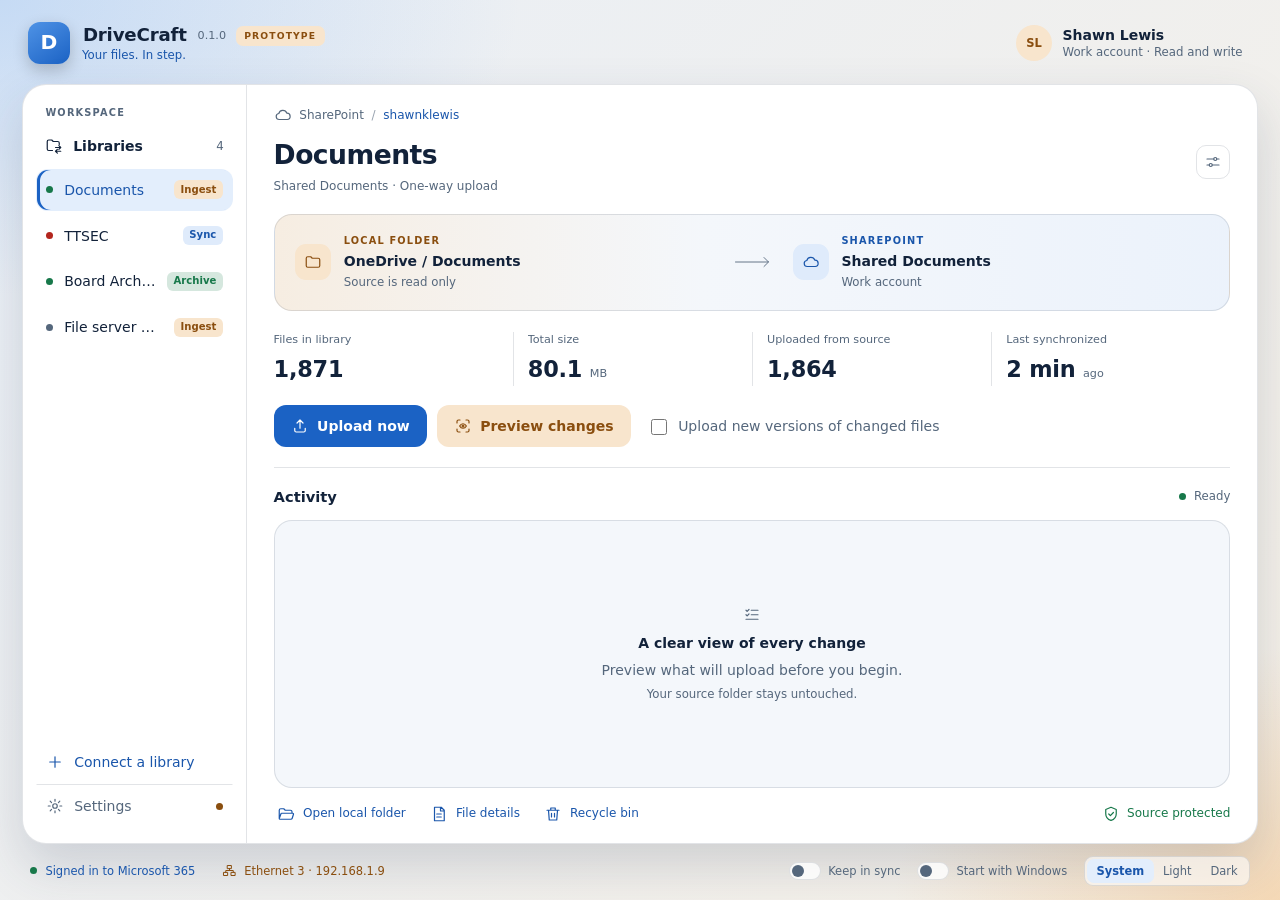
==== commit 8c9ba09b: "Countdown for long runs, site link, and a crash fix found by the release build - Transfers report ho" ====
--- a/app/ui/index.html
+++ b/app/ui/index.html
@@ -34,6 +34,7 @@
       <symbol id="i-details" viewBox="0 0 24 24"><path d="M6 3h9l4 4v14H6zM14 3v5h5M9 12h6M9 16h6"/></symbol>
       <symbol id="i-gear" viewBox="0 0 24 24"><circle cx="12" cy="12" r="3"/><path d="M12 3v2.5M12 18.5V21M3 12h2.5M18.5 12H21M5.6 5.6l1.8 1.8M16.6 16.6l1.8 1.8M5.6 18.4l1.8-1.8M16.6 7.4l1.8-1.8"/></symbol>
       <symbol id="i-search" viewBox="0 0 24 24"><circle cx="11" cy="11" r="6"/><path d="m20 20-4.5-4.5"/></symbol>
+      <symbol id="i-clock" viewBox="0 0 24 24"><circle cx="12" cy="12" r="8.5"/><path d="M12 7v5l3.2 2"/></symbol>
       <symbol id="i-min" viewBox="0 0 24 24"><path d="M6 12h12"/></symbol>
       <filter id="motion" x="-5%" y="-12%" width="110%" height="124%"><feGaussianBlur id="motion-amount" stdDeviation="0 0"/></filter>
     </defs>
@@ -44,7 +45,7 @@
     <div class="brand" data-tauri-drag-region>
       <span class="logo" aria-hidden="true">D</span>
       <span class="brand-text" data-tauri-drag-region>
-        <span class="brand-name">DriveCraft <span class="ver" id="version"></span><span class="tag">Prototype</span></span>
+        <span class="brand-name"><button class="brand-link" id="brand-link" title="Open drive.thinecraft.io in your browser">DriveCraft</button> <span class="ver" id="version"></span><span class="tag">Prototype</span></span>
         <span class="tagline">Your files. In step.</span>
       </span>
     </div>
@@ -237,6 +238,15 @@
           <label class="check" id="update-wrap" hidden><input type="checkbox" id="run-update"> Upload new versions of changed files</label>
         </div>
 
+        <div class="progress" id="progress" hidden role="status">
+          <div class="progress-top">
+            <span class="progress-left"><svg class="ic"><use href="#i-clock"/></svg><span id="progress-left"></span></span>
+            <span class="muted" id="progress-until"></span>
+          </div>
+          <div class="progress-bar" aria-hidden="true"><div id="progress-fill"></div></div>
+          <div class="progress-bottom muted small"><span id="progress-count"></span><span id="progress-rate"></span></div>
+        </div>
+
         <p class="banner warn" id="readonly-note" hidden></p>
 
         <div class="banner warn" id="held" hidden>
--- a/app/ui/styles.css
+++ b/app/ui/styles.css
@@ -433,6 +433,16 @@
 .icon-grid svg { width: 26px; height: 26px; }
 #icon-status { margin: .5rem 0 0; min-height: 1.3em; }
 
+.brand-link { font: inherit; color: inherit; letter-spacing: inherit; border-radius: 6px; padding: 0 .1rem; margin: 0 -.1rem; }
+.brand-link:hover { text-decoration: underline; text-underline-offset: 3px; }
+.progress { margin-top: 1.1rem; padding: .95rem 1.1rem; border: 1px solid color-mix(in srgb, var(--blue) 35%, var(--line)); border-radius: var(--radius); background: color-mix(in srgb, var(--blue) 7%, var(--bed-2)); }
+.progress-top { display: flex; align-items: baseline; justify-content: space-between; gap: 1rem; flex-wrap: wrap; }
+.progress-left { display: inline-flex; align-items: center; gap: .6rem; font-size: 1.35rem; font-weight: 650; font-variant-numeric: tabular-nums; letter-spacing: -.01em; }
+.progress-left .ic { color: var(--blue); }
+.progress-bar { height: 8px; border-radius: 99px; background: color-mix(in srgb, var(--blue) 16%, var(--bed)); margin: .7rem 0 .5rem; overflow: hidden; }
+.progress-bar > div { height: 100%; width: 0; border-radius: 99px; background: var(--blue); transition: width .6s linear; }
+.progress-bottom { display: flex; justify-content: space-between; gap: 1rem; flex-wrap: wrap; font-variant-numeric: tabular-nums; }
+
 /* Dialogs */
 dialog { border: 1px solid var(--line); border-radius: 22px; background: var(--bed); color: var(--text); padding: 0; width: min(580px, calc(100vw - 2rem)); max-height: calc(100vh - 2rem); box-shadow: 0 30px 80px #000a; }
 /* Behind a dialog everything is dimmed and blurred, so only the dialog draws the eye. */
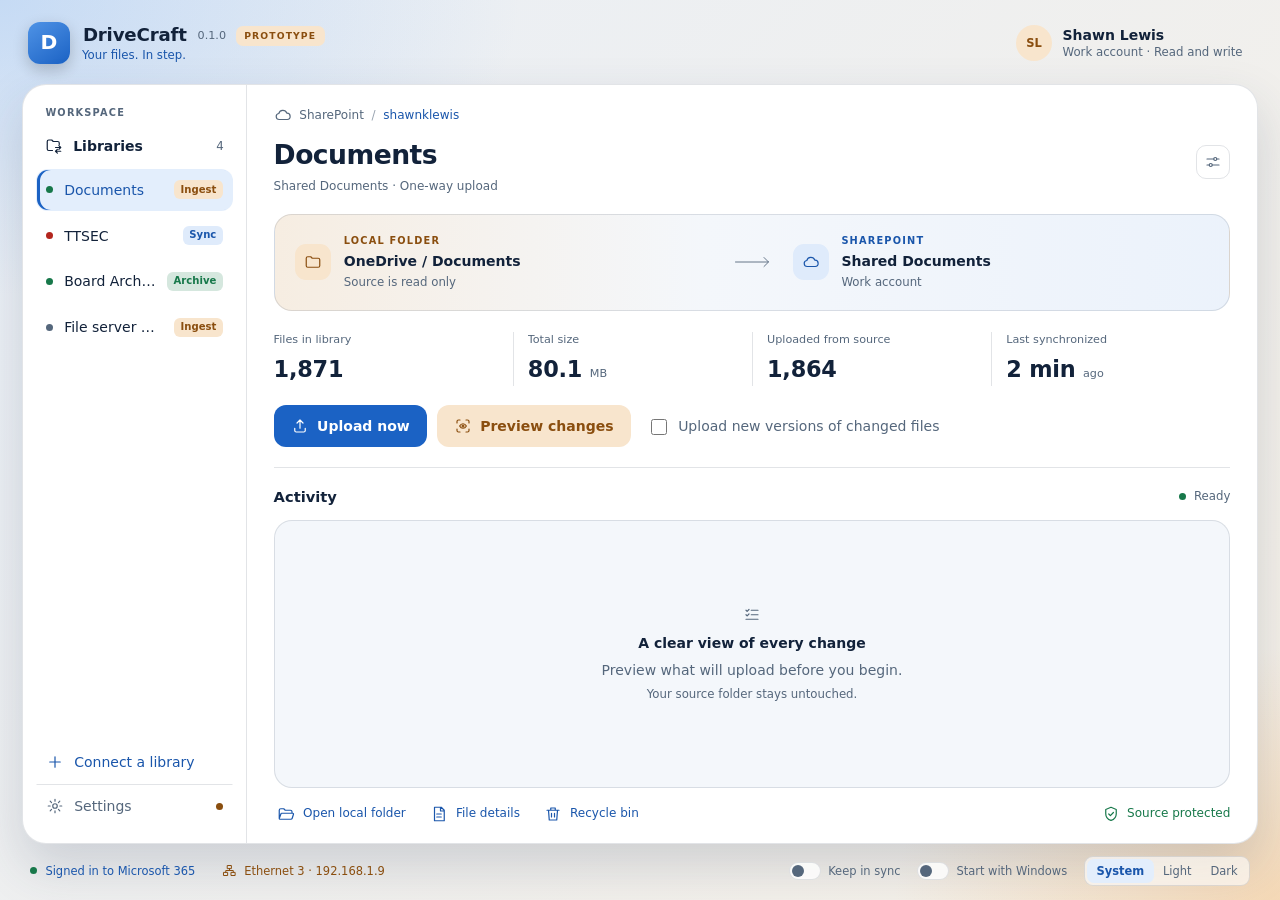
==== commit a86cdf00: "Speed graph behind the estimate, a periodic shine, shorter wording - The last hour's speed is drawn " ====
--- a/app/ui/index.html
+++ b/app/ui/index.html
@@ -8,6 +8,7 @@
   <link rel="stylesheet" href="styles.css">
 </head>
 <body>
+  <div class="shine" aria-hidden="true"></div>
   <!-- Icons, defined once and reused with <use>. -->
   <svg width="0" height="0" style="position:absolute" aria-hidden="true">
     <defs>
@@ -239,6 +240,9 @@
         </div>
 
         <div class="progress" id="progress" hidden role="status">
+          <svg class="progress-graph" viewBox="0 0 100 100" preserveAspectRatio="none" aria-hidden="true">
+            <path id="progress-graph-area" d=""/><path id="progress-graph-line" d=""/>
+          </svg>
           <div class="progress-top">
             <span class="progress-left"><svg class="ic"><use href="#i-clock"/></svg><span id="progress-left"></span></span>
             <span class="muted" id="progress-until"></span>
--- a/app/ui/styles.css
+++ b/app/ui/styles.css
@@ -52,6 +52,7 @@
 /* Light: warm paper backdrop, a white bed, deeper blue and amber for contrast. */
 @media (prefers-color-scheme: light) {
   :root:not([data-theme="dark"]) {
+    --shine: #ffffffb8;
     color-scheme: light;
     --bg-a: #e9eff7;
     --bg-b: #f6f0e6;
@@ -83,6 +84,7 @@
   }
 }
 :root[data-theme="light"] {
+  --shine: #ffffffb8;
   color-scheme: light;
   --bg-a: #e9eff7;
   --bg-b: #f6f0e6;
@@ -116,6 +118,26 @@
 * { box-sizing: border-box; }
 [hidden] { display: none !important; }
 html, body { height: 100%; }
+
+/* Now and then a soft band of light crosses the window's backdrop, from the top
+   left to the bottom right, behind everything else. It is only there so that a
+   window someone is watching through a long run does not look frozen. */
+:root { --shine-every: 300s; }
+.shine { position: fixed; inset: 0; z-index: -1; pointer-events: none; overflow: hidden; }
+.shine::before {
+  content: ""; position: absolute; inset: -20%;
+  background: linear-gradient(135deg, transparent 40%, var(--shine, #ffffff24) 50%, transparent 60%);
+  filter: blur(14px);
+  transform: translate(-100%, -100%);
+  animation: shine var(--shine-every) linear infinite;
+}
+/* One second of movement, then nothing until the next turn. */
+@keyframes shine {
+  0% { transform: translate(-100%, -100%); }
+  0.3333% { transform: translate(100%, 100%); }
+  100% { transform: translate(100%, 100%); }
+}
+@media (prefers-reduced-motion: reduce) { .shine::before { animation: none; } }
 body {
   margin: 0;
   color: var(--text);
@@ -436,6 +458,21 @@
 .brand-link { font: inherit; color: inherit; letter-spacing: inherit; border-radius: 6px; padding: 0 .1rem; margin: 0 -.1rem; }
 .brand-link:hover { text-decoration: underline; text-underline-offset: 3px; }
 .progress { margin-top: 1.1rem; padding: .95rem 1.1rem; border: 1px solid color-mix(in srgb, var(--blue) 35%, var(--line)); border-radius: var(--radius); background: color-mix(in srgb, var(--blue) 7%, var(--bed-2)); }
+.progress.stuck { border-color: var(--warn-line); background: var(--warn-bg); }
+.progress.stuck .progress-left .ic, .progress.stuck #progress-until { color: var(--amber-ink); }
+.progress { position: relative; overflow: hidden; }
+.progress > :not(.progress-graph) { position: relative; }
+.progress-graph { position: absolute; inset: 0; width: 100%; height: 100%; pointer-events: none;
+  /* Graph paper: fine lines, and a slightly firmer one every fifth. */
+  background-image:
+    linear-gradient(to right, color-mix(in srgb, var(--blue) 9%, transparent) 1px, transparent 1px),
+    linear-gradient(to bottom, color-mix(in srgb, var(--blue) 9%, transparent) 1px, transparent 1px),
+    linear-gradient(to right, color-mix(in srgb, var(--blue) 5%, transparent) 1px, transparent 1px),
+    linear-gradient(to bottom, color-mix(in srgb, var(--blue) 5%, transparent) 1px, transparent 1px);
+  background-size: 60px 60px, 60px 60px, 12px 12px, 12px 12px;
+  background-position: right bottom; }
+#progress-graph-area { fill: color-mix(in srgb, var(--blue) 10%, transparent); stroke: none; }
+#progress-graph-line { fill: none; stroke: color-mix(in srgb, var(--blue) 38%, transparent); stroke-width: 1.5; vector-effect: non-scaling-stroke; stroke-linejoin: round; }
 .progress-top { display: flex; align-items: baseline; justify-content: space-between; gap: 1rem; flex-wrap: wrap; }
 .progress-left { display: inline-flex; align-items: center; gap: .6rem; font-size: 1.35rem; font-weight: 650; font-variant-numeric: tabular-nums; letter-spacing: -.01em; }
 .progress-left .ic { color: var(--blue); }
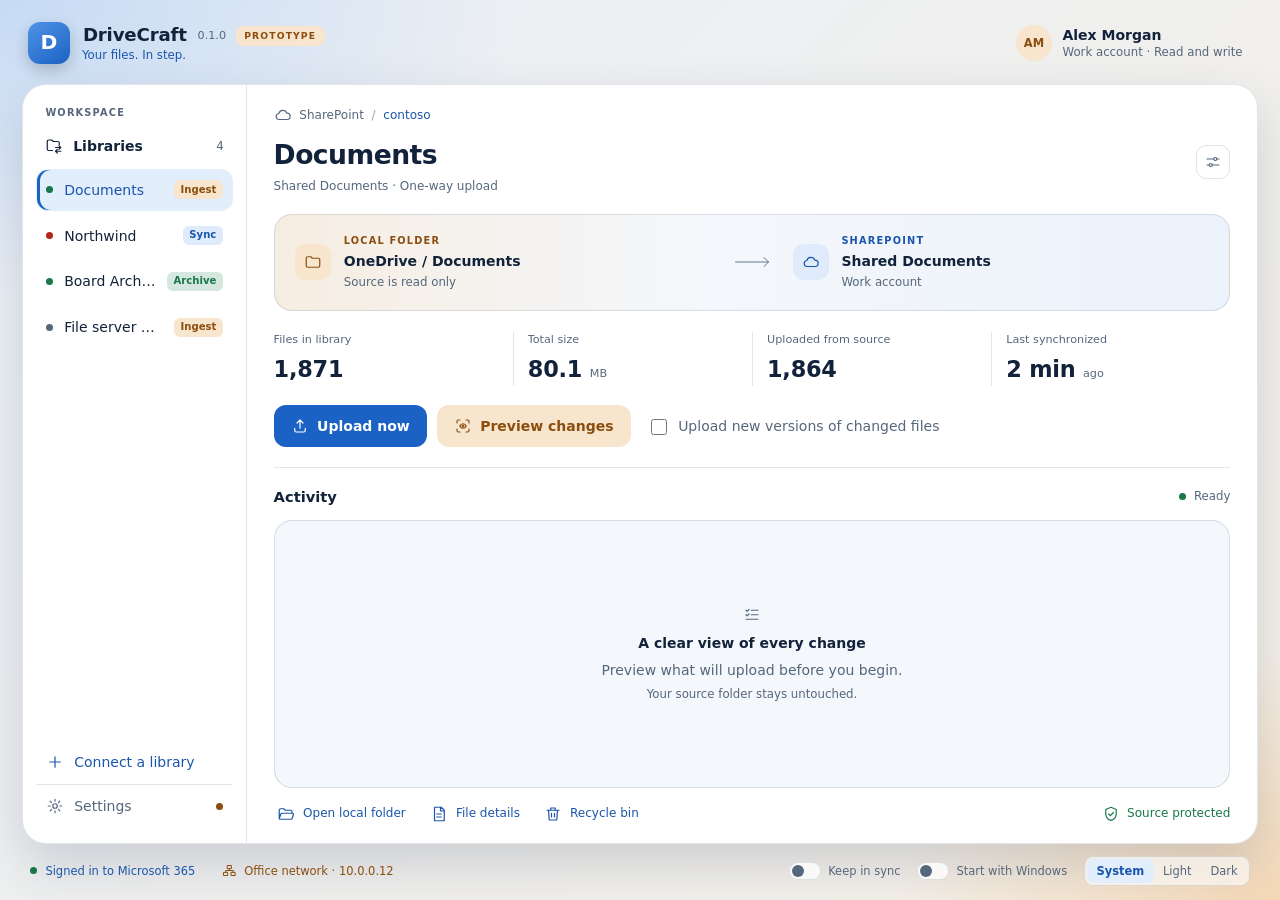
==== commit f3db00ec: "Website for the working prototype, estimate panel refinements, sample data cleaned - The site descri" ====
--- a/app/ui/index.html
+++ b/app/ui/index.html
@@ -243,11 +243,11 @@
           <svg class="progress-graph" viewBox="0 0 100 100" preserveAspectRatio="none" aria-hidden="true">
             <path id="progress-graph-area" d=""/><path id="progress-graph-line" d=""/>
           </svg>
+          <svg class="progress-edge" aria-hidden="true"><rect id="progress-edge" rx="13" pathLength="100" stroke-dasharray="0 100"/></svg>
           <div class="progress-top">
             <span class="progress-left"><svg class="ic"><use href="#i-clock"/></svg><span id="progress-left"></span></span>
             <span class="muted" id="progress-until"></span>
           </div>
-          <div class="progress-bar" aria-hidden="true"><div id="progress-fill"></div></div>
           <div class="progress-bottom muted small"><span id="progress-count"></span><span id="progress-rate"></span></div>
         </div>
 
@@ -348,7 +348,7 @@
 
       <label>Folder on this computer
         <div class="with-button">
-          <input id="add-folder" required spellcheck="false" autocomplete="off" placeholder="C:\Work\TTSEC">
+          <input id="add-folder" required spellcheck="false" autocomplete="off" placeholder="C:\Work\Northwind">
           <button type="button" class="btn quiet" id="add-browse">Browse…</button>
         </div>
         <span class="muted small">The folder's name is yours to choose; it does not have to match the site's title.</span>
--- a/app/ui/styles.css
+++ b/app/ui/styles.css
@@ -460,8 +460,9 @@
 .progress { margin-top: 1.1rem; padding: .95rem 1.1rem; border: 1px solid color-mix(in srgb, var(--blue) 35%, var(--line)); border-radius: var(--radius); background: color-mix(in srgb, var(--blue) 7%, var(--bed-2)); }
 .progress.stuck { border-color: var(--warn-line); background: var(--warn-bg); }
 .progress.stuck .progress-left .ic, .progress.stuck #progress-until { color: var(--amber-ink); }
-.progress { position: relative; overflow: hidden; }
-.progress > :not(.progress-graph) { position: relative; }
+/* It keeps its height when the page is full; the activity list below gives way instead. */
+.progress { position: relative; overflow: hidden; flex: none; }
+.progress > :not(svg) { position: relative; }
 .progress-graph { position: absolute; inset: 0; width: 100%; height: 100%; pointer-events: none;
   /* Graph paper: fine lines, and a slightly firmer one every fifth. */
   background-image:
@@ -473,6 +474,13 @@
   background-position: right bottom; }
 #progress-graph-area { fill: color-mix(in srgb, var(--blue) 10%, transparent); stroke: none; }
 #progress-graph-line { fill: none; stroke: color-mix(in srgb, var(--blue) 38%, transparent); stroke-width: 1.5; vector-effect: non-scaling-stroke; stroke-linejoin: round; }
+.progress-bar { display: none; }
+/* How far along the run is, drawn as the panel's own edge: it starts at the top
+   right and runs anticlockwise until it has gone all the way round. */
+.progress-edge { position: absolute; inset: 0; width: 100%; height: 100%; pointer-events: none; overflow: visible; }
+.progress-edge rect { x: 1.25px; y: 1.25px; width: calc(100% - 2.5px); height: calc(100% - 2.5px); fill: none; stroke: var(--blue); stroke-width: 2.5; stroke-linecap: round; transform-box: fill-box; transform-origin: center; transform: scaleX(-1); transition: stroke-dasharray .8s linear; }
+.progress.stuck .progress-edge rect { stroke: var(--amber-ink); }
+.progress-top { margin-bottom: .7rem; }
 .progress-top { display: flex; align-items: baseline; justify-content: space-between; gap: 1rem; flex-wrap: wrap; }
 .progress-left { display: inline-flex; align-items: center; gap: .6rem; font-size: 1.35rem; font-weight: 650; font-variant-numeric: tabular-nums; letter-spacing: -.01em; }
 .progress-left .ic { color: var(--blue); }
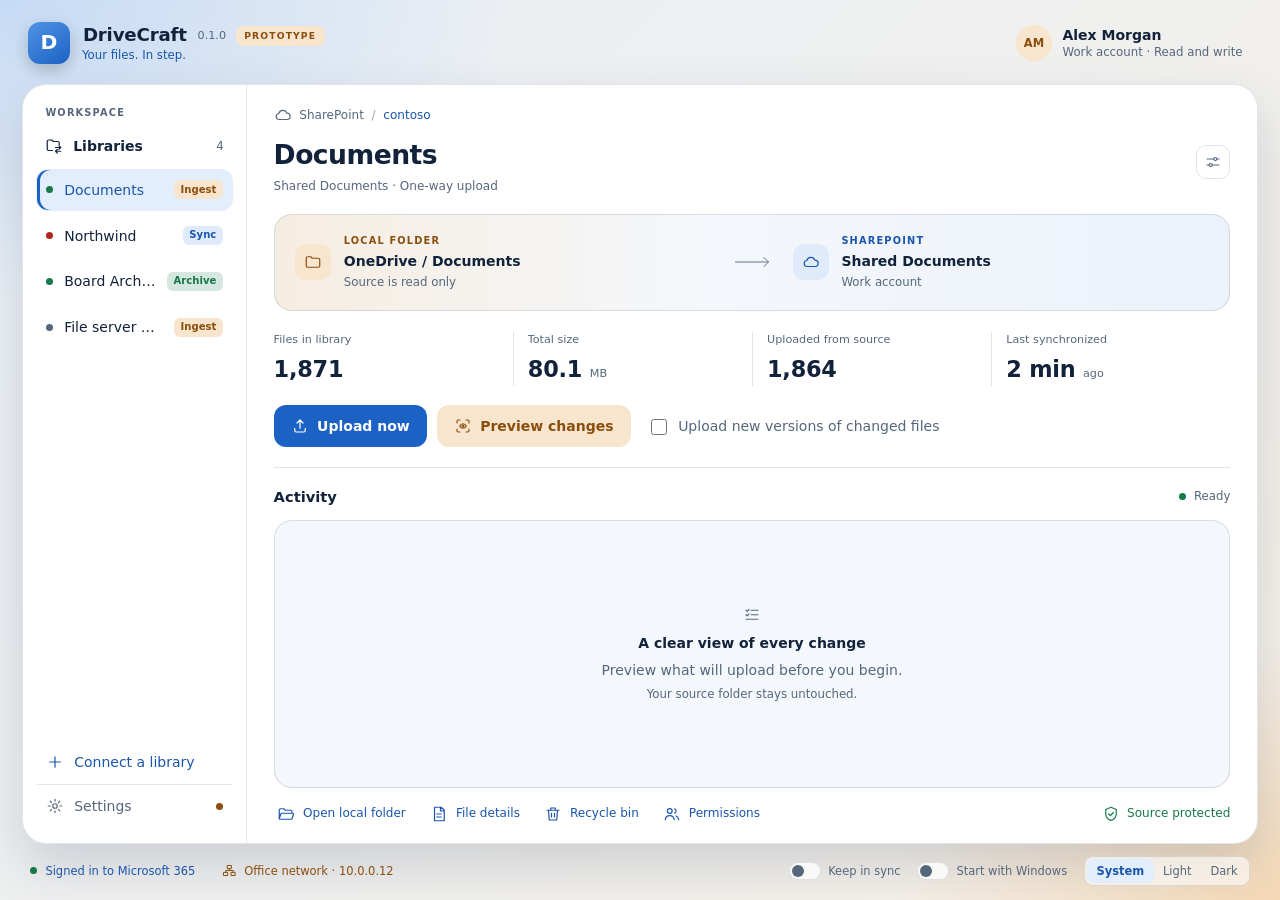
==== commit fd916a08: "Permissions in the catalog and seeds, a permissions view, stage descriptions - The catalog records w" ====
--- a/app/ui/index.html
+++ b/app/ui/index.html
@@ -31,6 +31,8 @@
       <symbol id="i-checklist" viewBox="0 0 24 24"><path d="m4 7 1.5 1.5L8 6M4 13l1.5 1.5L8 12M11 7h9M11 13h9M4 19h16"/></symbol>
       <symbol id="i-network" viewBox="0 0 24 24"><path d="M9 4h6v5H9zM3 15h6v5H3zM15 15h6v5h-6zM12 9v3M6 15v-3h12v3"/></symbol>
       <symbol id="i-lock" viewBox="0 0 24 24"><path d="M6 11h12v9H6zM8.5 11V8a3.5 3.5 0 0 1 7 0v3M12 14.5v2"/></symbol>
+      <symbol id="i-people" viewBox="0 0 24 24"><circle cx="9" cy="8" r="3.2"/><path d="M3 19.5c.6-3.3 3-5.3 6-5.3s5.4 2 6 5.3M15.5 5.2a3 3 0 0 1 0 5.6M17.5 14.6c1.7.7 3 2.4 3.4 4.9"/></symbol>
+      <symbol id="i-file" viewBox="0 0 24 24"><path d="M6 3h9l4 4v14H6zM14 3v5h5"/></symbol>
       <symbol id="i-bin" viewBox="0 0 24 24"><path d="M4 7h16M9 7V4h6v3M6 7l1 13h10l1-13M10 11v5M14 11v5"/></symbol>
       <symbol id="i-details" viewBox="0 0 24 24"><path d="M6 3h9l4 4v14H6zM14 3v5h5M9 12h6M9 16h6"/></symbol>
       <symbol id="i-gear" viewBox="0 0 24 24"><circle cx="12" cy="12" r="3"/><path d="M12 3v2.5M12 18.5V21M3 12h2.5M18.5 12H21M5.6 5.6l1.8 1.8M16.6 16.6l1.8 1.8M5.6 18.4l1.8-1.8M16.6 7.4l1.8-1.8"/></symbol>
@@ -290,6 +292,7 @@
             <button class="textlink" id="conn-open"><svg class="ic"><use href="#i-folder-open"/></svg>Open local folder</button>
             <button class="textlink" id="details-open" title="See and change the library's details for a file"><svg class="ic"><use href="#i-details"/></svg>File details</button>
             <button class="textlink" id="bin-open" title="See what was deleted from this library, and put it back"><svg class="ic"><use href="#i-bin"/></svg>Recycle bin</button>
+            <button class="textlink" id="perms-open" title="See who may open what in this library"><svg class="ic"><use href="#i-people"/></svg>Permissions</button>
           </span>
           <span class="protect"><svg class="ic"><use href="#i-shield"/></svg><span id="foot-protect"></span></span>
         </div>
@@ -496,6 +499,45 @@
     </div>
   </dialog>
 
+  <!-- Who may open what in the library. Read-only. -->
+  <dialog id="perms-dialog">
+    <div class="dialog-body">
+      <h2 id="perms-title"></h2>
+      <p class="muted small">Everything in the library takes the library’s own permissions, except the folders and files listed under it, which have permissions of their own and pass them on to what is inside them. Nothing can be changed here.</p>
+      <input id="perms-filter" type="search" autocomplete="off" spellcheck="false" autofocus
+             placeholder="Type a folder or file name, or a person or group: Alex Morgan, HR…">
+      <div class="bin-tools">
+        <select id="perms-kind" aria-label="Who">
+          <option value="">Anyone</option>
+          <option value="user">People</option>
+          <option value="group">Groups</option>
+          <option value="site_group">SharePoint groups</option>
+          <option value="link">Sharing links</option>
+          <option value="other">Others</option>
+        </select>
+        <select id="perms-role" aria-label="What they may do">
+          <option value="">Any access</option>
+          <option value="owner">Full control</option>
+          <option value="write">Can edit</option>
+          <option value="read">Can view</option>
+        </select>
+        <button type="button" class="textlink small" id="perms-clear" hidden>Clear filters</button>
+      </div>
+      <p class="muted small" id="perms-status" role="status" aria-live="polite"></p>
+      <div class="banner perms-banner" id="perms-partial" hidden>
+        <p class="small">You are not an owner of this library, so the library showed you only the permissions that apply to you. Other people may have access that is not listed here. An owner of the library sees the full lists.</p>
+      </div>
+      <div class="problems" id="perms-list"></div>
+      <p class="muted small" id="perms-groups-note" hidden>A person may also reach folders through SharePoint groups and other groups they belong to; SharePoint does not tell DriveCraft who is in its groups, so those are shown by the group’s name only.</p>
+      <p class="error" id="perms-error" hidden></p>
+      <div class="actions">
+        <span class="muted small bin-note" id="perms-when"></span>
+        <button type="button" class="btn quiet" id="perms-reload" title="Read the permissions from the library again">Refresh</button>
+        <button type="button" class="btn primary" id="perms-close">Close</button>
+      </div>
+    </div>
+  </dialog>
+
   <!-- Settings: things set once and seldom looked at -->
   <dialog id="app-settings-dialog">
     <div class="dialog-body">
--- a/app/ui/styles.css
+++ b/app/ui/styles.css
@@ -407,6 +407,29 @@
 .brow .meta { text-align: right; white-space: nowrap; font-size: .82rem; color: var(--muted); line-height: 1.4; }
 .bin-more { margin: .6rem auto; display: block; }
 
+/* Permissions: the library first, then each item with permissions of its own,
+   indented under the folders that hold it. Long names are cut with an ellipsis;
+   the whole path is in the tooltip. */
+#perms-dialog { width: min(900px, calc(100vw - 2rem)); }
+#perms-dialog .problems { height: 44vh; max-height: 44vh; margin-top: .5rem; }
+#perms-filter { margin-top: .9rem; font-size: 1.05rem; padding: .75rem .9rem !important; }
+#perms-status { margin: .7rem 0 0; min-height: 1.3em; }
+.perms-banner { margin-top: .5rem; }
+.perm-entry { border: 1px solid var(--line); border-radius: 12px; background: var(--bed-2); margin-top: .35rem; padding: .5rem .8rem; min-width: 0; }
+.perm-entry.library { border-color: color-mix(in srgb, var(--blue) 40%, var(--line)); background: color-mix(in srgb, var(--blue) 8%, var(--bed-2)); }
+.perm-head { display: flex; gap: .55rem; align-items: center; min-width: 0; }
+.perm-head .ic { flex: none; color: var(--muted); width: 18px; height: 18px; }
+.perm-path { font-weight: 600; min-width: 0; flex: 1; white-space: nowrap; overflow: hidden; text-overflow: ellipsis; }
+.perm-head .tag { flex: none; }
+.perm-who { display: grid; grid-template-columns: minmax(0, 1fr) auto auto; gap: .15rem .8rem; margin: .35rem 0 0 1.6rem; font-size: .9rem; align-items: baseline; }
+.perm-who .name { min-width: 0; white-space: nowrap; overflow: hidden; text-overflow: ellipsis; }
+.perm-who .kind { color: var(--muted); font-size: .82rem; white-space: nowrap; }
+.perm-who .role { white-space: nowrap; font-size: .8rem; font-weight: 600; border-radius: 99px; padding: .05rem .55rem; background: var(--blue-soft); color: var(--blue-soft-ink); justify-self: end; }
+.perm-who .role.owner { background: var(--amber-soft); color: var(--amber-ink); }
+.perm-who .dim { opacity: .55; }
+.perm-entry mark { background: var(--amber-soft); color: var(--amber-ink); border-radius: 3px; padding: 0 1px; }
+.perm-none { margin: .3rem 0 0 1.6rem; font-size: .88rem; color: var(--muted); }
+
 #syncbtn-wrap p { margin: .35rem 0 0; line-height: 1.35; }
 .banner.from-browser { background: color-mix(in srgb, var(--blue) 10%, var(--bed-2)); border-color: color-mix(in srgb, var(--blue) 40%, var(--line)); margin: .8rem 0 0; }
 
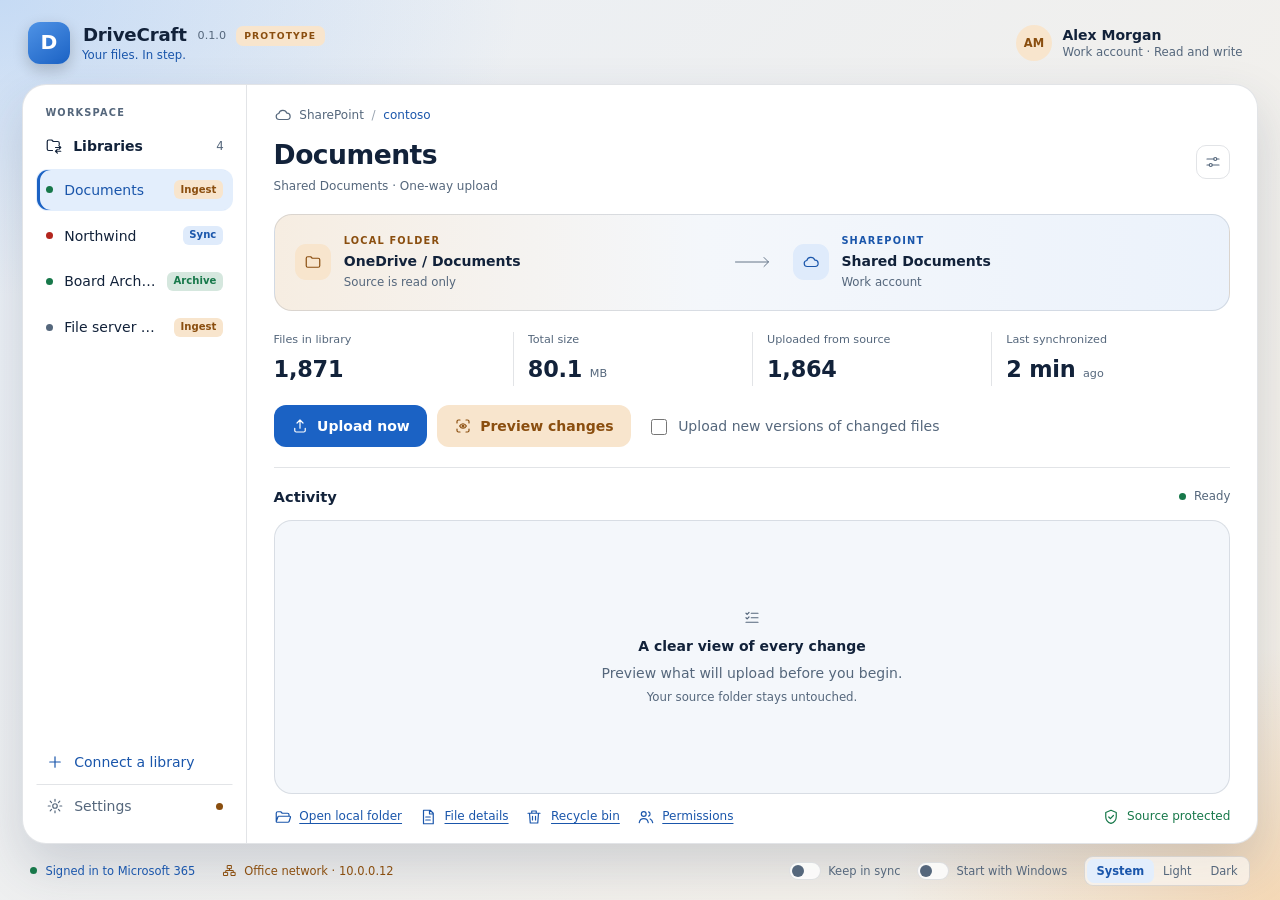
==== commit c8dd7574: "Set-up guide on the website, linked from the setup screen A new page, drive.thinecraft.io/setup.html" ====
--- a/app/ui/index.html
+++ b/app/ui/index.html
@@ -76,7 +76,8 @@
   <main class="center" id="view-setup" hidden>
     <form class="bed card" id="setup-form">
       <h1>Set up DriveCraft</h1>
-      <p class="muted">Microsoft 365 only lets a registered application sign people in. Enter the details of the DriveCraft app registration in your organization. Your administrator can give you these; the steps to create one are in <code>getting-started.html</code>.</p>
+      <p class="muted">Microsoft 365 only lets a registered application sign people in. Enter the details of the DriveCraft app registration in your organization. Your administrator can give you these.</p>
+      <p class="setup-guide"><button type="button" class="textlink" id="setup-guide" title="Opens drive.thinecraft.io/setup.html in your browser">How to create the app registration <span aria-hidden="true">↗</span></button></p>
       <label>Application (client) ID
         <input id="setup-client" required autocomplete="off" spellcheck="false" placeholder="00000000-0000-0000-0000-000000000000">
       </label>
@@ -510,7 +511,7 @@
         <select id="perms-kind" aria-label="Who">
           <option value="">Anyone</option>
           <option value="user">People</option>
-          <option value="group">Groups</option>
+          <option value="group">Directory groups</option>
           <option value="site_group">SharePoint groups</option>
           <option value="link">Sharing links</option>
           <option value="other">Others</option>
--- a/app/ui/styles.css
+++ b/app/ui/styles.css
@@ -480,6 +480,9 @@
 
 .brand-link { font: inherit; color: inherit; letter-spacing: inherit; border-radius: 6px; padding: 0 .1rem; margin: 0 -.1rem; }
 .brand-link:hover { text-decoration: underline; text-underline-offset: 3px; }
+.setup-guide { margin: -.25rem 0 .25rem; }
+.textlink { font: inherit; color: var(--blue-soft-ink); background: none; border: 0; padding: 0; cursor: pointer; text-decoration: underline; text-underline-offset: 3px; border-radius: 4px; }
+.textlink:hover { color: var(--text); }
 .progress { margin-top: 1.1rem; padding: .95rem 1.1rem; border: 1px solid color-mix(in srgb, var(--blue) 35%, var(--line)); border-radius: var(--radius); background: color-mix(in srgb, var(--blue) 7%, var(--bed-2)); }
 .progress.stuck { border-color: var(--warn-line); background: var(--warn-bg); }
 .progress.stuck .progress-left .ic, .progress.stuck #progress-until { color: var(--amber-ink); }
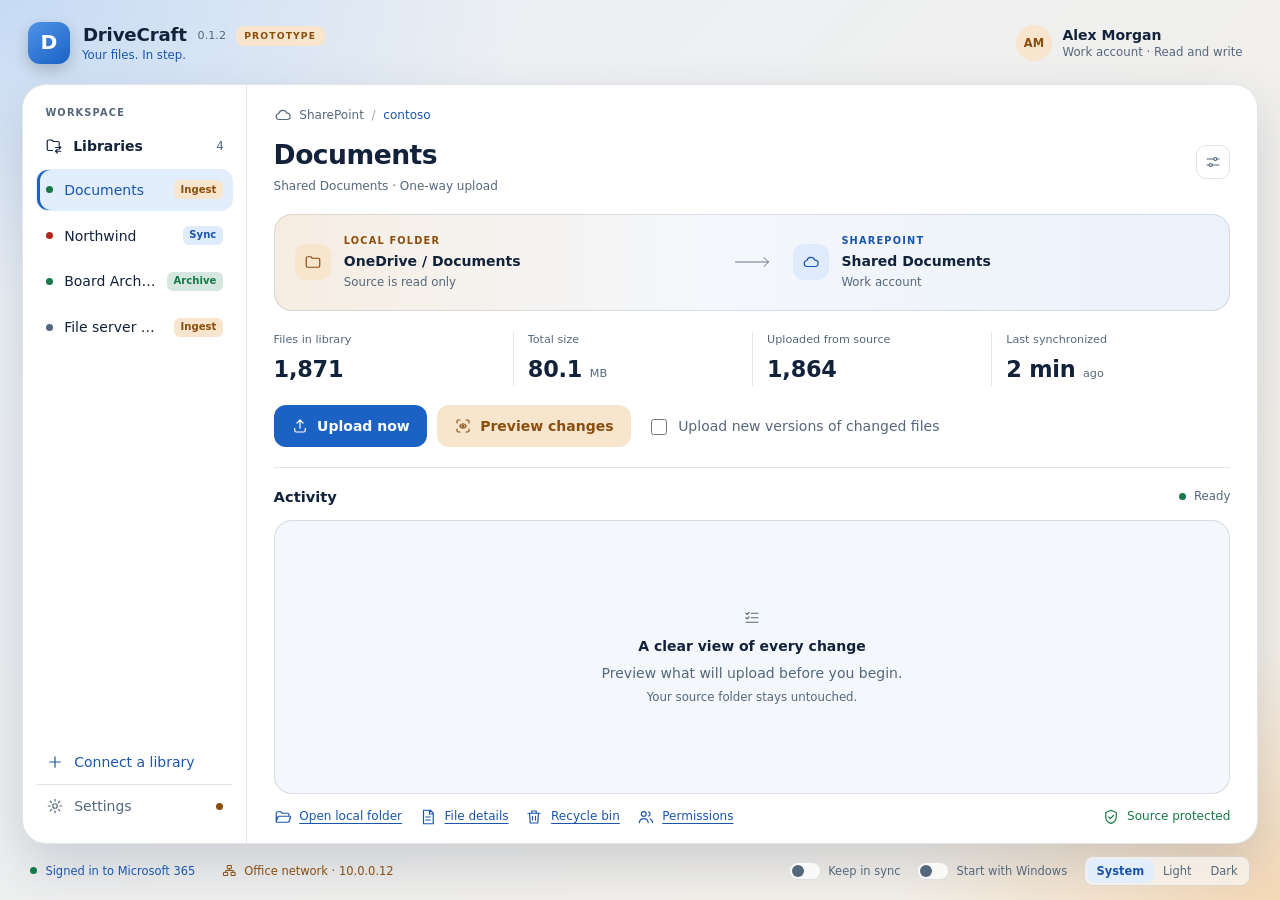
==== commit 162098c9: "Sign in with your organization's address; version 0.1.2 DriveCraft now opens on Sign in. The person " ====
--- a/app/ui/index.html
+++ b/app/ui/index.html
@@ -72,12 +72,12 @@
     </div>
   </header>
 
-  <!-- First run: the app registration -->
+  <!-- The app registration, typed in by hand (from the menu, or "Enter the details by hand") -->
   <main class="center" id="view-setup" hidden>
     <form class="bed card" id="setup-form">
-      <h1>Set up DriveCraft</h1>
-      <p class="muted">Microsoft 365 only lets a registered application sign people in. Enter the details of the DriveCraft app registration in your organization. Your administrator can give you these.</p>
-      <p class="setup-guide"><button type="button" class="textlink" id="setup-guide" title="Opens drive.thinecraft.io/setup.html in your browser">How to create the app registration <span aria-hidden="true">↗</span></button></p>
+      <h1>App registration</h1>
+      <p class="muted">The DriveCraft app registration in your organization, typed in by hand. Usually you only need your organization's address on the sign-in screen and the registration ID from your administrator.</p>
+      <p class="setup-guide"><button type="button" class="textlink" id="setup-guide" title="Opens drive.thinecraft.io/setup.html in your browser">How to register DriveCraft <span aria-hidden="true">↗</span></button></p>
       <label>Application (client) ID
         <input id="setup-client" required autocomplete="off" spellcheck="false" placeholder="00000000-0000-0000-0000-000000000000">
       </label>
@@ -86,18 +86,29 @@
       </label>
       <p class="error" id="setup-error" hidden></p>
       <div class="actions">
-        <button type="button" class="btn quiet" id="setup-cancel" hidden>Cancel</button>
+        <button type="button" class="btn quiet" id="setup-cancel">Cancel</button>
         <button class="btn primary">Save</button>
       </div>
     </form>
   </main>
 
-  <!-- Not signed in -->
+  <!-- Not signed in: the first screen DriveCraft shows -->
   <main class="center" id="view-signin" hidden>
-    <div class="bed card">
+    <form class="bed card" id="signin-form" novalidate>
       <h1>Sign in</h1>
       <p class="muted">DriveCraft signs in as you, in your browser, and can reach only what you can already reach. It never sees your password.</p>
-      <div class="choice-list">
+      <label>Your organization's address
+        <input id="signin-address" autocomplete="url" spellcheck="false" placeholder="contoso.sharepoint.com">
+      </label>
+      <p class="muted small hint" id="signin-kind">A SharePoint address, like contoso.sharepoint.com, or a ShareCraft one, like contoso.sharecraft.io.</p>
+      <div id="signin-registration" hidden>
+        <label>DriveCraft registration ID
+          <input id="signin-client" autocomplete="off" spellcheck="false" placeholder="00000000-0000-0000-0000-000000000000">
+        </label>
+        <p class="muted small hint">Your Microsoft 365 administrator registers DriveCraft once for the organization and gives you this ID. <button type="button" class="textlink" id="signin-guide" title="Opens drive.thinecraft.io/setup.html in your browser">How to register DriveCraft <span aria-hidden="true">↗</span></button></p>
+      </div>
+      <p class="banner small" id="signin-sharecraft" hidden></p>
+      <div class="choice-list" id="signin-access">
         <label class="choice">
           <input type="radio" name="access" value="read" checked>
           <span><strong>Read only</strong><br><span class="muted">DriveCraft can download but cannot change anything in Microsoft 365. Best for a first look.</span></span>
@@ -110,10 +121,10 @@
       <p class="error" id="signin-error" hidden></p>
       <p class="muted small" id="signin-wait" hidden>Waiting for you to finish signing in in your browser…</p>
       <div class="actions">
-        <button class="btn quiet" id="signin-setup">App registration…</button>
+        <button type="button" class="btn quiet" id="signin-setup">Enter the details by hand…</button>
         <button class="btn primary" id="signin-button">Sign in with your browser</button>
       </div>
-    </div>
+    </form>
   </main>
 
   <!-- Main: the platform -->
--- a/app/ui/styles.css
+++ b/app/ui/styles.css
@@ -530,3 +530,8 @@
   .stats { grid-template-columns: repeat(2, 1fr); row-gap: 1rem; }
   .stat:nth-child(3) { padding-left: 0; border-left: 0; }
 }
+
+/* The sign-in screen: a hint under each box, and the ShareCraft note. */
+.hint { margin: .35rem 0 0; line-height: 1.45; }
+#signin-sharecraft { display: block; }
+#signin-sharecraft[hidden] { display: none; }
